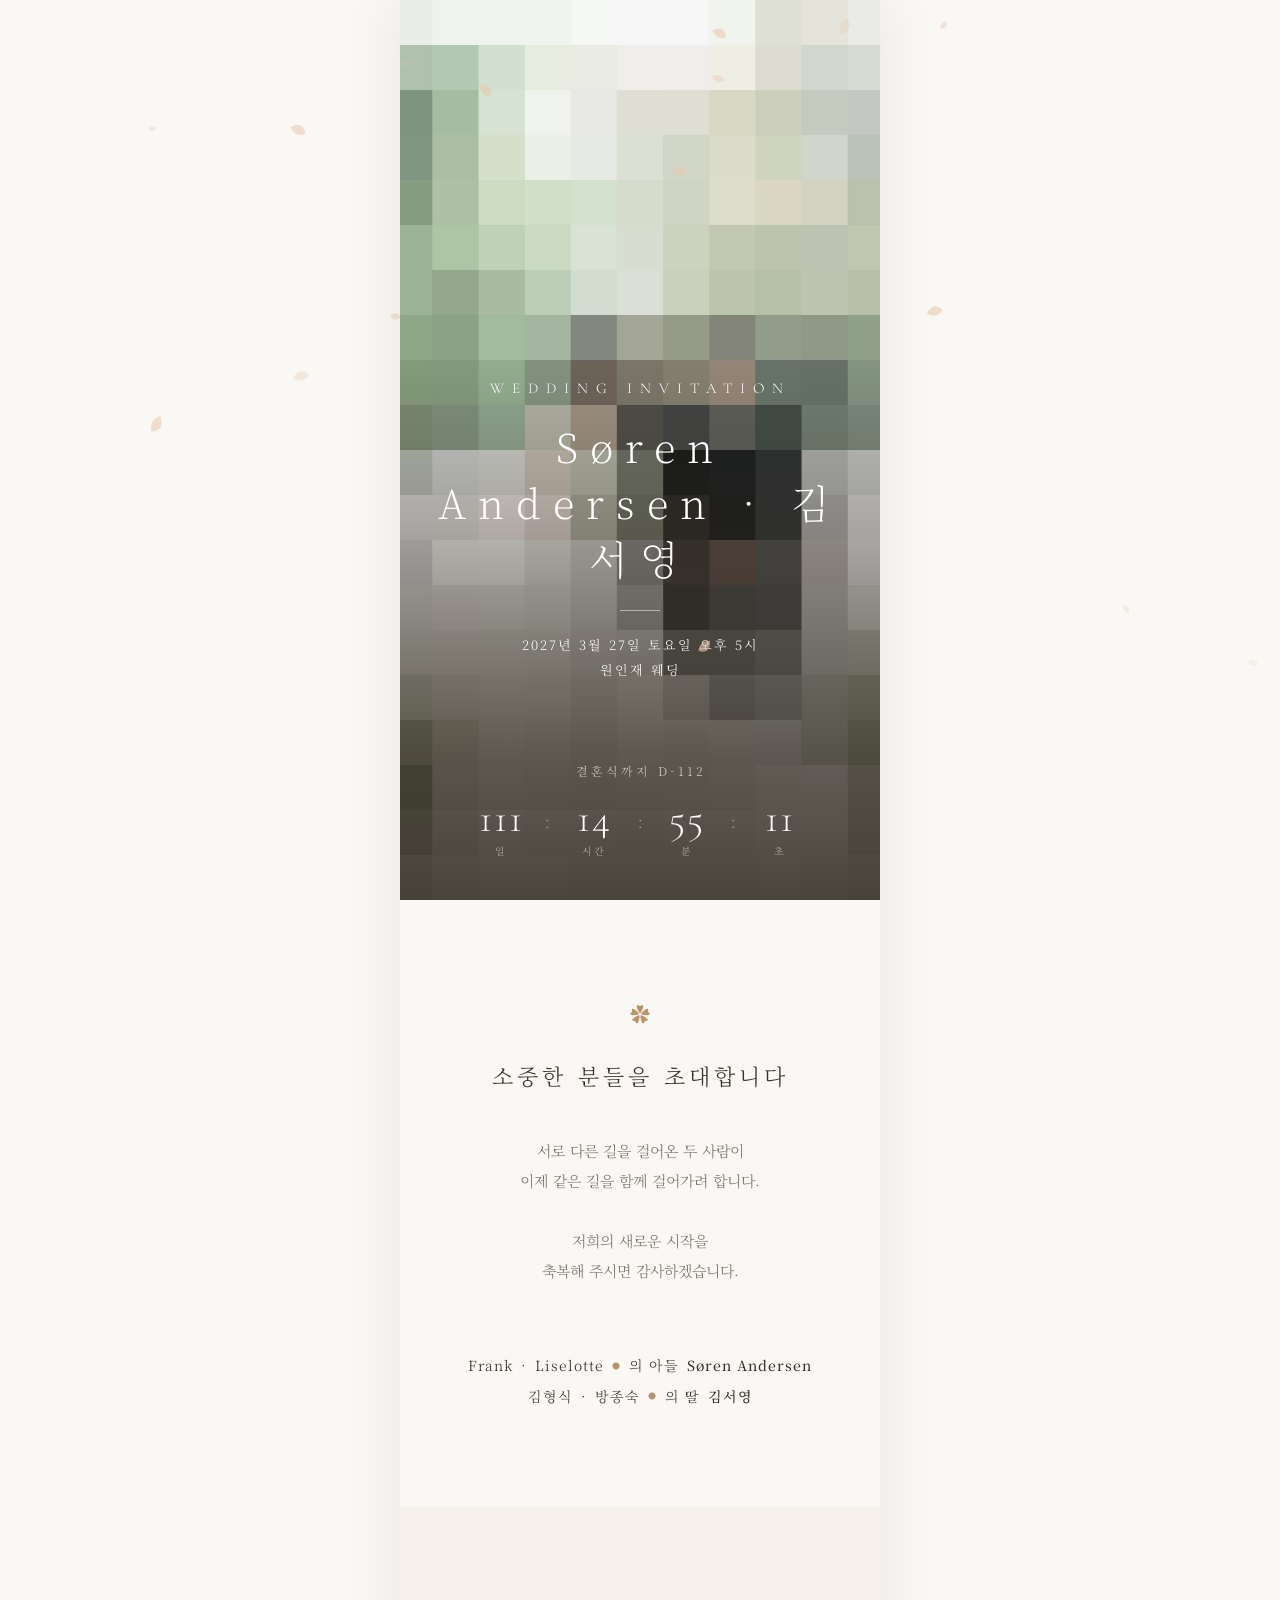
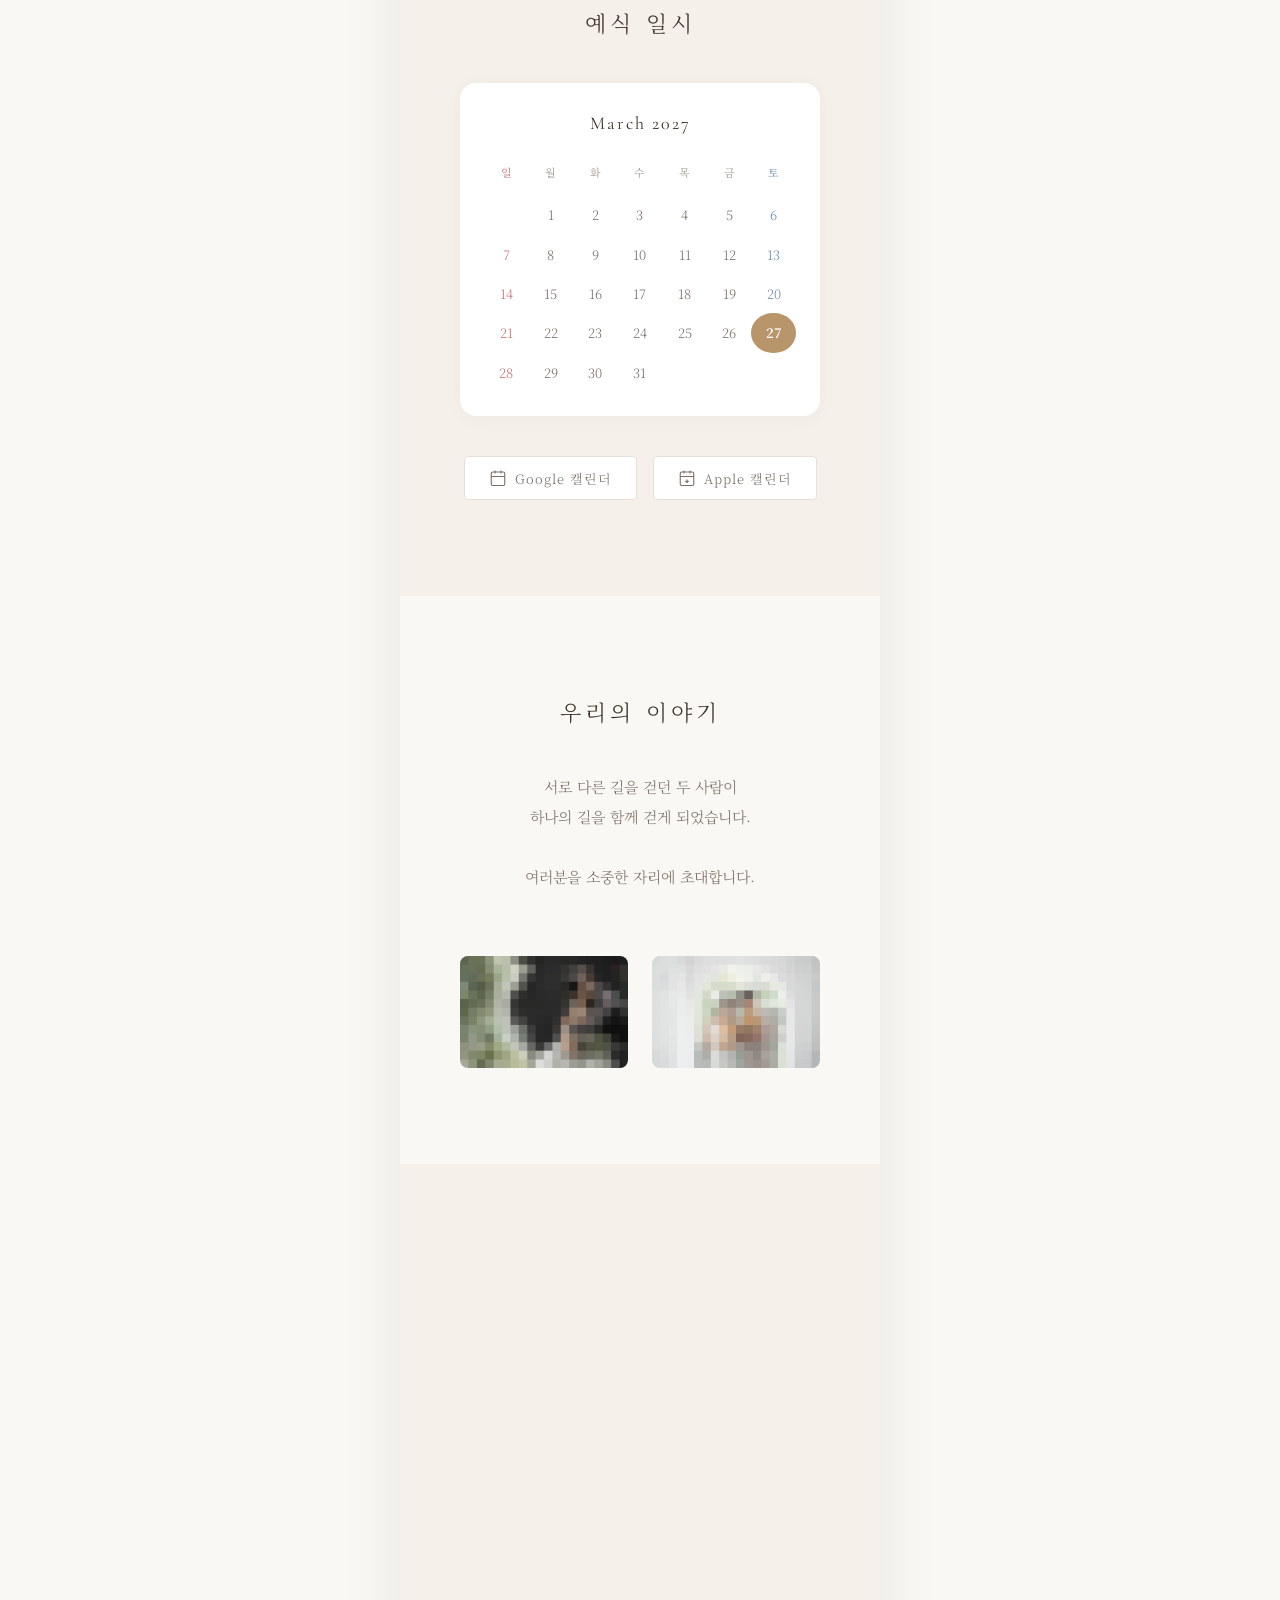
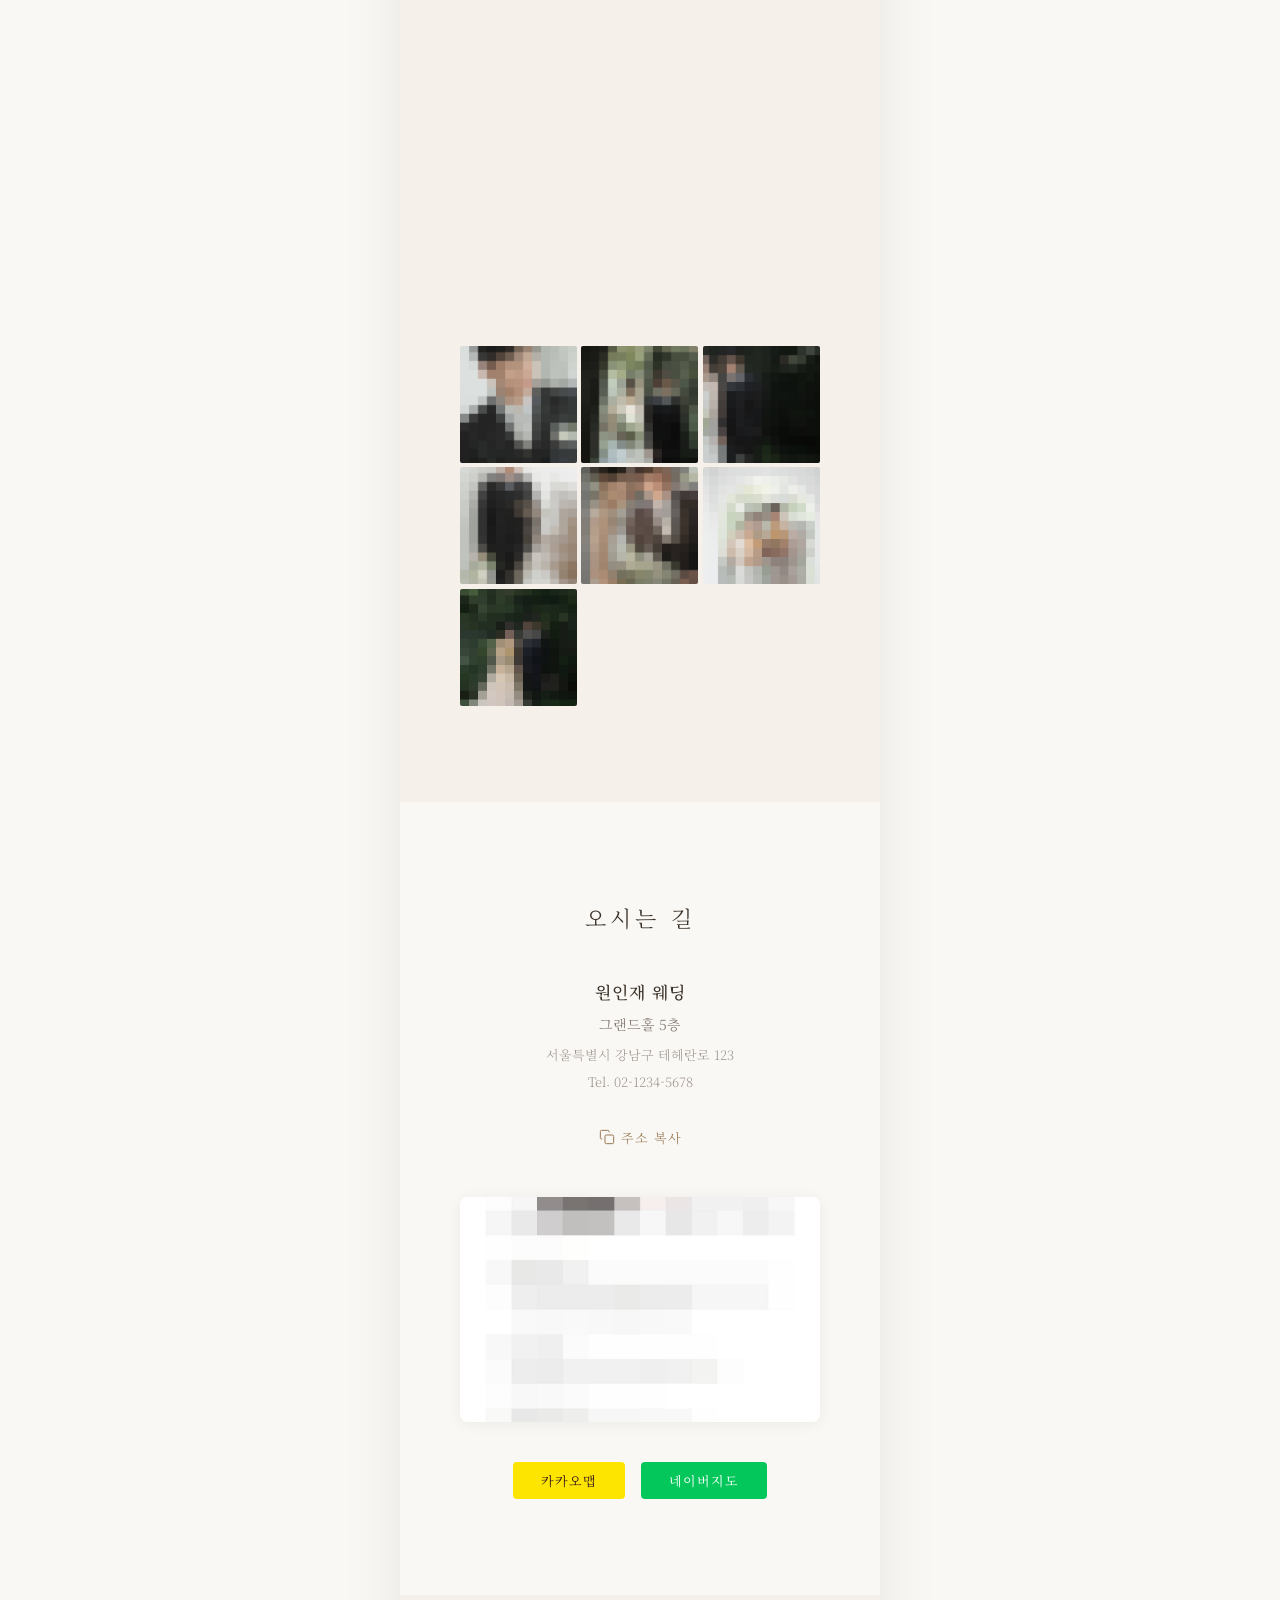
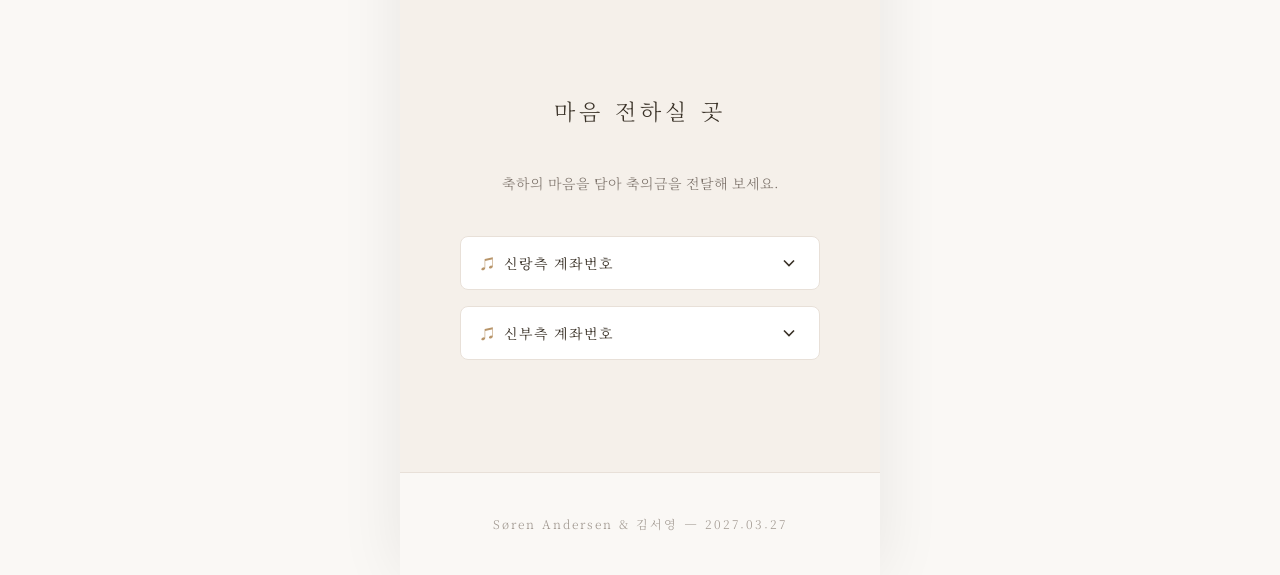
==== index.html @ 5f82a17e "folder structure" ====
<!DOCTYPE html>
<html lang="ko">
<head>
  <meta charset="UTF-8">
  <meta name="viewport" content="width=device-width, initial-scale=1.0, viewport-fit=cover">
  <meta name="format-detection" content="telephone=no">

  <!-- Meta / OG tags - config.js 값으로 script에서 동적 설정 -->
  <meta property="og:type" content="website">
  <meta property="og:title" content="">
  <meta property="og:description" content="">
  <meta property="og:image" content="">
  <meta name="description" content="">

  <title>Wedding Invitation</title>

  <!-- Fonts -->
  <link rel="preconnect" href="https://fonts.googleapis.com">
  <link rel="preconnect" href="https://fonts.gstatic.com" crossorigin>
  <link href="https://fonts.googleapis.com/css2?family=Noto+Serif+KR:wght@200;300;400;500;600;700&family=Cormorant+Garamond:ital,wght@0,300;0,400;0,500;1,300;1,400&display=swap" rel="stylesheet">

  <link rel="stylesheet" href="styles.css">
  <script src="config.js"></script>
</head>
<body>

  <!-- ═══ Curtain Opening Animation ═══ -->
  <div id="curtain" class="curtain">
    <div class="curtain__left"></div>
    <div class="curtain__right"></div>
    <div class="curtain__content">
      <p class="curtain__subtitle">Wedding Invitation</p>
      <p class="curtain__names" id="curtainNames"></p>
      <button class="curtain__btn" id="curtainBtn">초대장 열기</button>
    </div>
  </div>

  <!-- ═══ Falling Petals ═══ -->
  <canvas id="petalCanvas" class="petal-canvas"></canvas>

  <!-- ═══ Toast Notification ═══ -->
  <div id="toast" class="toast" aria-live="polite"></div>

  <!-- ═══ Photo Viewer Modal ═══ -->
  <div id="photoModal" class="photo-modal" role="dialog" aria-modal="true" aria-label="사진 보기">
    <button class="photo-modal__close" id="modalClose" aria-label="닫기">&times;</button>
    <button class="photo-modal__nav photo-modal__nav--prev" id="modalPrev" aria-label="이전 사진">&#8249;</button>
    <button class="photo-modal__nav photo-modal__nav--next" id="modalNext" aria-label="다음 사진">&#8250;</button>
    <div class="photo-modal__container" id="modalContainer">
      <img class="photo-modal__img" id="modalImg" src="" alt="사진" draggable="false">
    </div>
    <div class="photo-modal__counter" id="modalCounter"></div>
  </div>

  <!-- ═══ Main Content ═══ -->
  <main id="mainContent" class="main-content">

    <!-- ─── Hero Section ─── -->
    <section class="section hero" id="hero">
      <div class="hero__overlay"></div>
      <img class="hero__photo" id="heroPhoto" src="" alt="웨딩 사진" loading="eager">
      <div class="hero__content">
        <p class="hero__label animate-item" data-animate="fade-down">Wedding Invitation</p>
        <h1 class="hero__names animate-item" data-animate="fade-up" id="heroNames"></h1>
        <div class="hero__divider animate-item" data-animate="fade-in"></div>
        <p class="hero__date animate-item" data-animate="fade-up" id="heroDate"></p>
        <p class="hero__venue animate-item" data-animate="fade-up" id="heroVenue"></p>
      </div>

      <!-- Countdown -->
      <div class="countdown animate-item" data-animate="fade-up" id="countdown">
        <p class="countdown__label" id="countdownLabel"></p>
        <div class="countdown__timer">
          <div class="countdown__item">
            <span class="countdown__number" id="countDays">0</span>
            <span class="countdown__unit">일</span>
          </div>
          <div class="countdown__sep">:</div>
          <div class="countdown__item">
            <span class="countdown__number" id="countHours">0</span>
            <span class="countdown__unit">시간</span>
          </div>
          <div class="countdown__sep">:</div>
          <div class="countdown__item">
            <span class="countdown__number" id="countMinutes">0</span>
            <span class="countdown__unit">분</span>
          </div>
          <div class="countdown__sep">:</div>
          <div class="countdown__item">
            <span class="countdown__number" id="countSeconds">0</span>
            <span class="countdown__unit">초</span>
          </div>
        </div>
      </div>
    </section>

    <!-- ─── Greeting Section ─── -->
    <section class="section greeting" id="greeting">
      <div class="section__inner">
        <div class="ornament animate-item" data-animate="fade-in">&#10047;</div>
        <h2 class="section__title animate-item" data-animate="fade-up" id="greetingTitle"></h2>
        <p class="greeting__text animate-item" data-animate="fade-up" id="greetingContent"></p>
        <div class="greeting__parents animate-item" data-animate="fade-up" id="greetingParents"></div>
      </div>
    </section>

    <!-- ─── Calendar Section ─── -->
    <section class="section calendar-section" id="calendarSection">
      <div class="section__inner">
        <h2 class="section__title animate-item" data-animate="fade-up">예식 일시</h2>
        <div class="calendar animate-item" data-animate="scale-in" id="calendarGrid"></div>
        <div class="calendar-actions animate-item" data-animate="fade-up">
          <a class="btn btn--outline" id="googleCalBtn" href="#" target="_blank" rel="noopener">
            <svg width="18" height="18" viewBox="0 0 24 24" fill="none" stroke="currentColor" stroke-width="1.5"><rect x="3" y="4" width="18" height="18" rx="2"/><path d="M16 2v4M8 2v4M3 10h18M8 14h.01M12 14h.01M16 14h.01M8 18h.01M12 18h.01"/></svg>
            Google 캘린더
          </a>
          <button class="btn btn--outline" id="icsDownloadBtn">
            <svg width="18" height="18" viewBox="0 0 24 24" fill="none" stroke="currentColor" stroke-width="1.5"><rect x="3" y="4" width="18" height="18" rx="2"/><path d="M16 2v4M8 2v4M3 10h18"/><path d="M12 14v4M10 16l2 2 2-2"/></svg>
            Apple 캘린더
          </button>
        </div>
      </div>
    </section>

    <!-- ─── Our Story Section ─── -->
    <section class="section story" id="story">
      <div class="section__inner">
        <h2 class="section__title animate-item" data-animate="fade-up" id="storyTitle"></h2>
        <p class="story__text animate-item" data-animate="fade-up" id="storyContent"></p>
        <div class="story__photos" id="storyPhotos"></div>
      </div>
    </section>

    <!-- ─── Gallery Section ─── -->
    <section class="section gallery" id="gallery">
      <div class="section__inner">
        <h2 class="section__title animate-item" data-animate="fade-up">갤러리</h2>
        <div class="gallery__grid" id="galleryGrid"></div>
      </div>
    </section>

    <!-- ─── Location Section ─── -->
    <section class="section location" id="location">
      <div class="section__inner">
        <h2 class="section__title animate-item" data-animate="fade-up">오시는 길</h2>
        <div class="location__info animate-item" data-animate="fade-up">
          <p class="location__venue" id="locationVenue"></p>
          <p class="location__hall" id="locationHall"></p>
          <p class="location__address" id="locationAddress"></p>
          <p class="location__tel" id="locationTel"></p>
        </div>
        <button class="btn btn--text location__copy animate-item" data-animate="fade-up" id="copyAddressBtn">
          <svg width="16" height="16" viewBox="0 0 24 24" fill="none" stroke="currentColor" stroke-width="1.5"><rect x="9" y="9" width="13" height="13" rx="2"/><path d="M5 15H4a2 2 0 01-2-2V4a2 2 0 012-2h9a2 2 0 012 2v1"/></svg>
          주소 복사
        </button>
        <div class="location__map animate-item" data-animate="scale-in">
          <img class="location__map-img" id="locationMapImg" src="" alt="약도" loading="lazy">
        </div>
        <div class="location__links animate-item" data-animate="fade-up">
          <a class="btn btn--kakao" id="kakaoMapBtn" href="#" target="_blank" rel="noopener">카카오맵</a>
          <a class="btn btn--naver" id="naverMapBtn" href="#" target="_blank" rel="noopener">네이버지도</a>
        </div>
      </div>
    </section>

    <!-- ─── Account Section (축의금) ─── -->
    <section class="section account" id="account">
      <div class="section__inner">
        <h2 class="section__title animate-item" data-animate="fade-up">마음 전하실 곳</h2>
        <p class="account__desc animate-item" data-animate="fade-up">축하의 마음을 담아 축의금을 전달해 보세요.</p>

        <!-- Groom Accounts -->
        <div class="accordion animate-item" data-animate="fade-up">
          <button class="accordion__trigger" id="groomAccordion" aria-expanded="false">
            <span class="accordion__icon">&#9835;</span>
            <span>신랑측 계좌번호</span>
            <svg class="accordion__arrow" width="20" height="20" viewBox="0 0 24 24" fill="none" stroke="currentColor" stroke-width="2"><polyline points="6 9 12 15 18 9"/></svg>
          </button>
          <div class="accordion__panel" id="groomAccordionPanel">
            <div class="accordion__panel-inner" id="groomAccountList"></div>
          </div>
        </div>

        <!-- Bride Accounts -->
        <div class="accordion animate-item" data-animate="fade-up">
          <button class="accordion__trigger" id="brideAccordion" aria-expanded="false">
            <span class="accordion__icon">&#9835;</span>
            <span>신부측 계좌번호</span>
            <svg class="accordion__arrow" width="20" height="20" viewBox="0 0 24 24" fill="none" stroke="currentColor" stroke-width="2"><polyline points="6 9 12 15 18 9"/></svg>
          </button>
          <div class="accordion__panel" id="brideAccordionPanel">
            <div class="accordion__panel-inner" id="brideAccountList"></div>
          </div>
        </div>
      </div>
    </section>

    <!-- ─── Footer ─── -->
    <footer class="footer">
      <p class="footer__text" id="footerText"></p>
    </footer>

  </main>

  <script src="script.js"></script>
</body>
</html>
---- styles.css ----
/* ═══════════════════════════════════════════
   Classic Elegant Wedding Invitation
   Korean Mobile 청첩장 - Styles
   ═══════════════════════════════════════════ */

/* ─── CSS Variables ─── */
:root {
  --color-bg: #faf8f5;
  --color-bg-warm: #f5f0ea;
  --color-bg-card: #ffffff;
  --color-text: #3a3228;
  --color-text-light: #7a7068;
  --color-text-muted: #a09890;
  --color-accent: #b8956a;
  --color-accent-light: #d4b896;
  --color-accent-dark: #96764e;
  --color-border: #e8e0d8;
  --color-divider: #d8cfc5;
  --color-overlay: rgba(58, 50, 40, 0.6);
  --color-kakao: #fee500;
  --color-naver: #03c75a;
  --color-white: #ffffff;
  --color-toast-bg: rgba(58, 50, 40, 0.9);

  --font-serif: 'Noto Serif KR', 'Georgia', serif;
  --font-display: 'Cormorant Garamond', 'Noto Serif KR', serif;

  --spacing-xs: 0.5rem;
  --spacing-sm: 1rem;
  --spacing-md: 1.5rem;
  --spacing-lg: 2.5rem;
  --spacing-xl: 4rem;
  --spacing-2xl: 6rem;

  --radius-sm: 4px;
  --radius-md: 8px;
  --radius-lg: 16px;

  --transition: 0.3s ease;
  --transition-slow: 0.6s ease;

  --safe-top: env(safe-area-inset-top, 0px);
  --safe-bottom: env(safe-area-inset-bottom, 0px);
  --safe-left: env(safe-area-inset-left, 0px);
  --safe-right: env(safe-area-inset-right, 0px);
}

/* ─── Reset & Base ─── */
*,
*::before,
*::after {
  margin: 0;
  padding: 0;
  box-sizing: border-box;
}

html {
  font-size: 16px;
  -webkit-text-size-adjust: 100%;
  scroll-behavior: smooth;
}

body {
  font-family: var(--font-serif);
  color: var(--color-text);
  background-color: var(--color-bg);
  line-height: 1.8;
  -webkit-font-smoothing: antialiased;
  -moz-osx-font-smoothing: grayscale;
  overflow-x: hidden;
  padding-top: var(--safe-top);
  padding-bottom: var(--safe-bottom);
  padding-left: var(--safe-left);
  padding-right: var(--safe-right);
}

body.no-scroll {
  overflow: hidden;
  position: fixed;
  width: 100%;
}

img {
  display: block;
  max-width: 100%;
  height: auto;
}

button {
  cursor: pointer;
  font-family: inherit;
  border: none;
  background: none;
  color: inherit;
}

a {
  color: inherit;
  text-decoration: none;
}

/* ─── Utility ─── */
.sr-only {
  position: absolute;
  width: 1px;
  height: 1px;
  padding: 0;
  margin: -1px;
  overflow: hidden;
  clip: rect(0, 0, 0, 0);
  white-space: nowrap;
  border: 0;
}

/* ═══════════════════════════════════════════
   Curtain Opening Animation
   ═══════════════════════════════════════════ */
.curtain {
  position: fixed;
  inset: 0;
  z-index: 9999;
  display: flex;
  align-items: center;
  justify-content: center;
}

.curtain__left,
.curtain__right {
  position: absolute;
  top: 0;
  width: 50%;
  height: 100%;
  background: linear-gradient(180deg, #4a3f35 0%, #3a3228 100%);
  transition: transform 1.2s cubic-bezier(0.77, 0, 0.18, 1);
  will-change: transform;
}

.curtain__left {
  left: 0;
}

.curtain__right {
  right: 0;
}

.curtain.is-open .curtain__left {
  transform: translateX(-100%);
}

.curtain.is-open .curtain__right {
  transform: translateX(100%);
}

.curtain.is-open .curtain__content {
  opacity: 0;
  transform: scale(0.9);
}

.curtain.is-hidden {
  display: none;
}

.curtain__content {
  position: relative;
  z-index: 1;
  text-align: center;
  color: var(--color-white);
  transition: opacity 0.5s ease, transform 0.5s ease;
}

.curtain__subtitle {
  font-family: var(--font-display);
  font-size: 0.875rem;
  font-weight: 300;
  letter-spacing: 4px;
  text-transform: uppercase;
  margin-bottom: var(--spacing-md);
  opacity: 0.8;
}

.curtain__names {
  font-family: var(--font-serif);
  font-size: 1.75rem;
  font-weight: 300;
  letter-spacing: 6px;
  margin-bottom: var(--spacing-lg);
}

.curtain__btn {
  display: inline-block;
  padding: 0.875rem 2.5rem;
  border: 1px solid rgba(255, 255, 255, 0.5);
  color: var(--color-white);
  font-family: var(--font-serif);
  font-size: 0.875rem;
  font-weight: 300;
  letter-spacing: 3px;
  background: transparent;
  transition: var(--transition);
  cursor: pointer;
}

.curtain__btn:hover,
.curtain__btn:focus {
  background: rgba(255, 255, 255, 0.1);
  border-color: rgba(255, 255, 255, 0.8);
}

/* ═══════════════════════════════════════════
   Falling Petals Canvas
   ═══════════════════════════════════════════ */
.petal-canvas {
  position: fixed;
  inset: 0;
  z-index: 100;
  pointer-events: none;
  width: 100%;
  height: 100%;
}

/* ═══════════════════════════════════════════
   Toast
   ═══════════════════════════════════════════ */
.toast {
  position: fixed;
  bottom: calc(2rem + var(--safe-bottom));
  left: 50%;
  transform: translateX(-50%) translateY(20px);
  background: var(--color-toast-bg);
  color: var(--color-white);
  padding: 0.75rem 1.5rem;
  border-radius: 100px;
  font-size: 0.8125rem;
  font-weight: 300;
  z-index: 10000;
  opacity: 0;
  transition: opacity 0.3s ease, transform 0.3s ease;
  pointer-events: none;
  white-space: nowrap;
}

.toast.is-visible {
  opacity: 1;
  transform: translateX(-50%) translateY(0);
}

/* ═══════════════════════════════════════════
   Photo Modal
   ═══════════════════════════════════════════ */
.photo-modal {
  position: fixed;
  inset: 0;
  z-index: 9000;
  background: rgba(0, 0, 0, 0.95);
  display: flex;
  align-items: center;
  justify-content: center;
  opacity: 0;
  visibility: hidden;
  transition: opacity 0.3s ease, visibility 0.3s ease;
}

.photo-modal.is-open {
  opacity: 1;
  visibility: visible;
}

.photo-modal__close {
  position: absolute;
  top: calc(1rem + var(--safe-top));
  right: calc(1rem + var(--safe-right));
  color: var(--color-white);
  font-size: 2rem;
  width: 44px;
  height: 44px;
  display: flex;
  align-items: center;
  justify-content: center;
  z-index: 2;
  opacity: 0.8;
  transition: opacity var(--transition);
}

.photo-modal__close:hover {
  opacity: 1;
}

.photo-modal__nav {
  position: absolute;
  top: 50%;
  transform: translateY(-50%);
  color: var(--color-white);
  font-size: 2.5rem;
  width: 48px;
  height: 48px;
  display: flex;
  align-items: center;
  justify-content: center;
  z-index: 2;
  opacity: 0.7;
  transition: opacity var(--transition);
}

.photo-modal__nav:hover {
  opacity: 1;
}

.photo-modal__nav--prev {
  left: calc(0.5rem + var(--safe-left));
}

.photo-modal__nav--next {
  right: calc(0.5rem + var(--safe-right));
}

.photo-modal__container {
  width: 100%;
  height: 100%;
  display: flex;
  align-items: center;
  justify-content: center;
  padding: 3.5rem 2.5rem;
  touch-action: pan-y;
  user-select: none;
  -webkit-user-select: none;
}

.photo-modal__img {
  max-width: 100%;
  max-height: 100%;
  object-fit: contain;
  transition: transform 0.3s ease;
}

.photo-modal__counter {
  position: absolute;
  bottom: calc(1.5rem + var(--safe-bottom));
  left: 50%;
  transform: translateX(-50%);
  color: rgba(255, 255, 255, 0.7);
  font-family: var(--font-display);
  font-size: 0.875rem;
  letter-spacing: 2px;
}

/* ═══════════════════════════════════════════
   Main Content
   ═══════════════════════════════════════════ */
.main-content {
  max-width: 100%;
  overflow: hidden;
}

/* ─── Section Base ─── */
.section {
  padding: var(--spacing-2xl) 0;
}

.section__inner {
  max-width: 640px;
  margin: 0 auto;
  padding: 0 var(--spacing-md);
  text-align: center;
}

.section__title {
  font-family: var(--font-serif);
  font-size: 1.25rem;
  font-weight: 300;
  letter-spacing: 4px;
  margin-bottom: var(--spacing-lg);
  color: var(--color-text);
}

/* ─── Ornament ─── */
.ornament {
  font-size: 1.25rem;
  color: var(--color-accent);
  margin-bottom: var(--spacing-md);
  opacity: 0.6;
}

/* ═══════════════════════════════════════════
   Hero Section
   ═══════════════════════════════════════════ */
.hero {
  position: relative;
  min-height: 100vh;
  min-height: 100dvh;
  display: flex;
  flex-direction: column;
  align-items: center;
  justify-content: flex-end;
  padding: 0;
  overflow: hidden;
  background-color: #3a3228;
}

.hero__overlay {
  position: absolute;
  inset: 0;
  background: linear-gradient(
    to bottom,
    transparent 0%,
    transparent 40%,
    rgba(58, 50, 40, 0.3) 60%,
    rgba(58, 50, 40, 0.75) 85%,
    rgba(58, 50, 40, 0.9) 100%
  );
  z-index: 1;
}

.hero__photo {
  position: absolute;
  inset: 0;
  width: 100%;
  height: 100%;
  object-fit: cover;
  object-position: center 30%;
}

.hero__content {
  position: relative;
  z-index: 2;
  text-align: center;
  color: var(--color-white);
  padding: 0 var(--spacing-md) var(--spacing-lg);
  width: 100%;
}

.hero__label {
  font-family: var(--font-display);
  font-size: 0.8125rem;
  font-weight: 300;
  letter-spacing: 6px;
  text-transform: uppercase;
  margin-bottom: var(--spacing-sm);
  opacity: 0.85;
}

.hero__names {
  font-family: var(--font-serif);
  font-size: 2rem;
  font-weight: 200;
  letter-spacing: 8px;
  margin-bottom: var(--spacing-md);
  line-height: 1.4;
}

.hero__divider {
  width: 40px;
  height: 1px;
  background: rgba(255, 255, 255, 0.5);
  margin: 0 auto var(--spacing-md);
}

.hero__date,
.hero__venue {
  font-size: 0.8125rem;
  font-weight: 300;
  letter-spacing: 2px;
  opacity: 0.85;
  line-height: 1.6;
}

.hero__venue {
  margin-top: 0.25rem;
}

/* ─── Countdown ─── */
.countdown {
  position: relative;
  z-index: 2;
  padding: var(--spacing-lg) var(--spacing-md) calc(var(--spacing-lg) + var(--safe-bottom));
  text-align: center;
  color: var(--color-white);
}

.countdown__label {
  font-size: 0.75rem;
  font-weight: 300;
  letter-spacing: 3px;
  opacity: 0.7;
  margin-bottom: var(--spacing-sm);
}

.countdown__timer {
  display: flex;
  align-items: center;
  justify-content: center;
  gap: 0.5rem;
}

.countdown__item {
  display: flex;
  flex-direction: column;
  align-items: center;
  min-width: 3.5rem;
}

.countdown__number {
  font-family: var(--font-display);
  font-size: 2rem;
  font-weight: 300;
  line-height: 1;
  letter-spacing: 2px;
}

.countdown__unit {
  font-size: 0.625rem;
  font-weight: 300;
  letter-spacing: 2px;
  opacity: 0.6;
  margin-top: 0.25rem;
}

.countdown__sep {
  font-family: var(--font-display);
  font-size: 1.5rem;
  font-weight: 300;
  opacity: 0.4;
  margin-top: -1rem;
}

/* ═══════════════════════════════════════════
   Greeting Section
   ═══════════════════════════════════════════ */
.greeting {
  background-color: var(--color-bg);
}

.greeting__text {
  font-size: 0.9375rem;
  font-weight: 300;
  line-height: 2;
  color: var(--color-text-light);
  white-space: pre-line;
  margin-bottom: var(--spacing-xl);
}

.greeting__parents {
  font-size: 0.875rem;
  font-weight: 300;
  line-height: 2.2;
  color: var(--color-text);
  letter-spacing: 1px;
}

.greeting__parents .parent-row {
  display: flex;
  align-items: center;
  justify-content: center;
  gap: 0.5rem;
}

.greeting__parents .parent-dot {
  color: var(--color-accent);
  font-size: 0.5rem;
}

.greeting__parents .child-name {
  font-weight: 500;
}

.greeting__parents .deceased::before {
  content: "故 ";
  font-size: 0.75em;
  opacity: 0.6;
}

/* ═══════════════════════════════════════════
   Calendar Section
   ═══════════════════════════════════════════ */
.calendar-section {
  background-color: var(--color-bg-warm);
}

.calendar {
  max-width: 360px;
  margin: 0 auto var(--spacing-lg);
  background: var(--color-bg-card);
  border-radius: var(--radius-lg);
  padding: var(--spacing-md);
  box-shadow: 0 2px 20px rgba(0, 0, 0, 0.04);
}

.calendar__header {
  font-family: var(--font-display);
  font-size: 1.125rem;
  font-weight: 400;
  letter-spacing: 2px;
  margin-bottom: var(--spacing-sm);
  color: var(--color-text);
}

.calendar__weekdays {
  display: grid;
  grid-template-columns: repeat(7, 1fr);
  gap: 0;
  margin-bottom: 0.25rem;
}

.calendar__weekday {
  font-size: 0.6875rem;
  font-weight: 400;
  color: var(--color-text-muted);
  text-align: center;
  padding: 0.5rem 0;
}

.calendar__weekday:first-child {
  color: #c97070;
}

.calendar__weekday:last-child {
  color: #6a8caf;
}

.calendar__days {
  display: grid;
  grid-template-columns: repeat(7, 1fr);
  gap: 0;
}

.calendar__day {
  text-align: center;
  padding: 0.5rem 0;
  font-size: 0.8125rem;
  font-weight: 300;
  color: var(--color-text-light);
  position: relative;
}

.calendar__day:nth-child(7n+1) {
  color: #c97070;
}

.calendar__day:nth-child(7n) {
  color: #6a8caf;
}

.calendar__day.is-empty {
  visibility: hidden;
}

.calendar__day.is-today {
  font-weight: 700;
  color: #fff;
  background: var(--color-accent);
  border-radius: 50%;
}

.calendar-actions {
  display: flex;
  gap: var(--spacing-sm);
  justify-content: center;
  flex-wrap: wrap;
}

/* ═══════════════════════════════════════════
   Story Section
   ═══════════════════════════════════════════ */
.story {
  background-color: var(--color-bg);
}

.story__text {
  font-size: 0.9375rem;
  font-weight: 300;
  line-height: 2;
  color: var(--color-text-light);
  white-space: pre-line;
  margin-bottom: var(--spacing-xl);
}

.story__photos {
  display: flex;
  flex-direction: column;
  gap: var(--spacing-md);
}

.story__photo-item {
  border-radius: var(--radius-md);
  overflow: hidden;
  cursor: pointer;
}

.story__photo-item img {
  width: 100%;
  aspect-ratio: 4 / 3;
  object-fit: cover;
  transition: transform var(--transition-slow);
}

.story__photo-item:hover img {
  transform: scale(1.03);
}

/* ═══════════════════════════════════════════
   Gallery Section
   ═══════════════════════════════════════════ */
.gallery {
  background-color: var(--color-bg-warm);
}

.gallery__grid {
  display: grid;
  grid-template-columns: repeat(3, 1fr);
  gap: 3px;
}

.gallery__item {
  position: relative;
  aspect-ratio: 1;
  overflow: hidden;
  cursor: pointer;
  border-radius: 2px;
}

.gallery__item img {
  width: 100%;
  height: 100%;
  object-fit: cover;
  transition: transform var(--transition-slow);
}

.gallery__item:hover img {
  transform: scale(1.08);
}

/* ═══════════════════════════════════════════
   Location Section
   ═══════════════════════════════════════════ */
.location {
  background-color: var(--color-bg);
}

.location__info {
  margin-bottom: var(--spacing-md);
}

.location__venue {
  font-size: 1.0625rem;
  font-weight: 500;
  margin-bottom: 0.25rem;
  letter-spacing: 1px;
}

.location__hall {
  font-size: 0.875rem;
  font-weight: 300;
  color: var(--color-text-light);
  margin-bottom: var(--spacing-xs);
}

.location__address {
  font-size: 0.8125rem;
  font-weight: 300;
  color: var(--color-text-muted);
  line-height: 1.6;
}

.location__tel {
  font-size: 0.8125rem;
  font-weight: 300;
  color: var(--color-text-muted);
  margin-top: 0.25rem;
}

.location__copy {
  margin-bottom: var(--spacing-lg);
}

.location__map {
  margin-bottom: var(--spacing-lg);
  border-radius: var(--radius-md);
  overflow: hidden;
  box-shadow: 0 2px 16px rgba(0, 0, 0, 0.06);
}

.location__map-img {
  width: 100%;
  aspect-ratio: 16 / 10;
  object-fit: cover;
}

.location__links {
  display: flex;
  gap: var(--spacing-sm);
  justify-content: center;
}

/* ═══════════════════════════════════════════
   Account Section (축의금)
   ═══════════════════════════════════════════ */
.account {
  background-color: var(--color-bg-warm);
}

.account__desc {
  font-size: 0.875rem;
  font-weight: 300;
  color: var(--color-text-light);
  margin-bottom: var(--spacing-lg);
}

/* ─── Accordion ─── */
.accordion {
  max-width: 400px;
  margin: 0 auto var(--spacing-sm);
  border: 1px solid var(--color-border);
  border-radius: var(--radius-md);
  overflow: hidden;
  background: var(--color-bg-card);
}

.accordion__trigger {
  display: flex;
  align-items: center;
  justify-content: space-between;
  width: 100%;
  padding: 1rem 1.25rem;
  font-size: 0.875rem;
  font-weight: 400;
  letter-spacing: 1px;
  transition: background var(--transition);
}

.accordion__trigger:hover {
  background: var(--color-bg);
}

.accordion__trigger span:nth-child(2) {
  flex: 1;
  text-align: left;
  margin-left: 0.5rem;
}

.accordion__icon {
  color: var(--color-accent);
  font-size: 0.875rem;
}

.accordion__arrow {
  transition: transform var(--transition);
  flex-shrink: 0;
}

.accordion__trigger[aria-expanded="true"] .accordion__arrow {
  transform: rotate(180deg);
}

.accordion__panel {
  max-height: 0;
  overflow: hidden;
  transition: max-height 0.4s ease;
}

.accordion__panel-inner {
  padding: 0 1.25rem 1rem;
}

.account-item {
  display: flex;
  align-items: center;
  justify-content: space-between;
  padding: 0.75rem 0;
  border-bottom: 1px solid var(--color-border);
}

.account-item:last-child {
  border-bottom: none;
}

.account-item__info {
  text-align: left;
}

.account-item__role {
  font-size: 0.6875rem;
  font-weight: 300;
  color: var(--color-text-muted);
  letter-spacing: 1px;
}

.account-item__detail {
  font-size: 0.8125rem;
  font-weight: 300;
  color: var(--color-text);
  margin-top: 0.125rem;
}

.account-item__name {
  font-weight: 400;
}

.account-item__copy {
  display: flex;
  align-items: center;
  gap: 0.25rem;
  padding: 0.5rem 0.75rem;
  font-size: 0.75rem;
  font-weight: 300;
  color: var(--color-accent-dark);
  border: 1px solid var(--color-accent-light);
  border-radius: 100px;
  transition: var(--transition);
  white-space: nowrap;
}

.account-item__copy:hover {
  background: var(--color-accent);
  color: var(--color-white);
  border-color: var(--color-accent);
}

/* ═══════════════════════════════════════════
   Buttons
   ═══════════════════════════════════════════ */
.btn {
  display: inline-flex;
  align-items: center;
  justify-content: center;
  gap: 0.5rem;
  padding: 0.75rem 1.5rem;
  font-family: var(--font-serif);
  font-size: 0.8125rem;
  font-weight: 300;
  letter-spacing: 1px;
  border-radius: var(--radius-sm);
  transition: var(--transition);
  cursor: pointer;
  line-height: 1;
}

.btn--outline {
  border: 1px solid var(--color-border);
  color: var(--color-text-light);
  background: var(--color-bg-card);
}

.btn--outline:hover {
  border-color: var(--color-accent);
  color: var(--color-accent);
}

.btn--text {
  color: var(--color-accent-dark);
  font-size: 0.8125rem;
  display: inline-flex;
  align-items: center;
  gap: 0.375rem;
}

.btn--text:hover {
  color: var(--color-accent);
}

.btn--kakao {
  background: var(--color-kakao);
  color: #3a1d1d;
  padding: 0.75rem 1.75rem;
  border-radius: var(--radius-sm);
  font-weight: 400;
}

.btn--kakao:hover {
  filter: brightness(0.95);
}

.btn--naver {
  background: var(--color-naver);
  color: var(--color-white);
  padding: 0.75rem 1.75rem;
  border-radius: var(--radius-sm);
  font-weight: 400;
}

.btn--naver:hover {
  filter: brightness(0.9);
}

/* ═══════════════════════════════════════════
   Footer
   ═══════════════════════════════════════════ */
.footer {
  padding: var(--spacing-lg) var(--spacing-md);
  padding-bottom: calc(var(--spacing-lg) + var(--safe-bottom));
  text-align: center;
  background: var(--color-bg);
  border-top: 1px solid var(--color-border);
}

.footer__text {
  font-size: 0.75rem;
  font-weight: 300;
  color: var(--color-text-muted);
  letter-spacing: 2px;
}

/* ═══════════════════════════════════════════
   Loading Placeholder
   ═══════════════════════════════════════════ */
.loading-placeholder {
  display: flex;
  align-items: center;
  justify-content: center;
  gap: 0.5rem;
  padding: var(--spacing-lg) 0;
}

.loading-dot {
  display: inline-block;
  width: 6px;
  height: 6px;
  border-radius: 50%;
  background: var(--color-accent-light);
  animation: loadingPulse 1.2s ease-in-out infinite;
}

.loading-dot:nth-child(2) {
  animation-delay: 0.2s;
}

.loading-dot:nth-child(3) {
  animation-delay: 0.4s;
}

@keyframes loadingPulse {
  0%, 80%, 100% {
    opacity: 0.3;
    transform: scale(0.8);
  }
  40% {
    opacity: 1;
    transform: scale(1.2);
  }
}

/* ═══════════════════════════════════════════
   Scroll Animations
   ═══════════════════════════════════════════ */
.animate-item {
  opacity: 0;
  transition: opacity 0.8s ease, transform 0.8s ease;
  will-change: opacity, transform;
}

.animate-item[data-animate="fade-up"] {
  transform: translateY(30px);
}

.animate-item[data-animate="fade-down"] {
  transform: translateY(-30px);
}

.animate-item[data-animate="fade-in"] {
  transform: none;
}

.animate-item[data-animate="scale-in"] {
  transform: scale(0.92);
}

.animate-item.is-visible {
  opacity: 1;
  transform: translateY(0) scale(1);
}

/* ═══════════════════════════════════════════
   Responsive - Tablet (768px+)
   ═══════════════════════════════════════════ */
@media (min-width: 768px) {
  .section__inner {
    max-width: 720px;
    padding: 0 var(--spacing-lg);
  }

  .hero__names {
    font-size: 2.5rem;
    letter-spacing: 12px;
  }

  .hero__label {
    font-size: 0.9375rem;
    letter-spacing: 8px;
  }

  .countdown__number {
    font-size: 2.5rem;
  }

  .countdown__item {
    min-width: 4.5rem;
  }

  .gallery__grid {
    gap: 4px;
  }

  .story__photos {
    display: grid;
    grid-template-columns: repeat(2, 1fr);
    gap: var(--spacing-md);
  }

  .story__photo-item img {
    aspect-ratio: 3 / 2;
  }

  .section__title {
    font-size: 1.375rem;
  }
}

/* ═══════════════════════════════════════════
   Responsive - Desktop (1024px+)
   ═══════════════════════════════════════════ */
@media (min-width: 1024px) {
  .main-content {
    max-width: 480px;
    margin: 0 auto;
    box-shadow: 0 0 60px rgba(0, 0, 0, 0.08);
    min-height: 100vh;
  }

  .hero {
    min-height: 100vh;
  }

  .section__inner {
    max-width: 440px;
  }

  .photo-modal__container {
    padding: 4rem;
  }
}

/* ═══════════════════════════════════════════
   Print (hide interactive elements)
   ═══════════════════════════════════════════ */
@media print {
  .curtain,
  .petal-canvas,
  .photo-modal,
  .toast,
  .countdown,
  .calendar-actions,
  .location__links,
  .location__copy,
  .account-item__copy {
    display: none !important;
  }

  .animate-item {
    opacity: 1 !important;
    transform: none !important;
  }
}
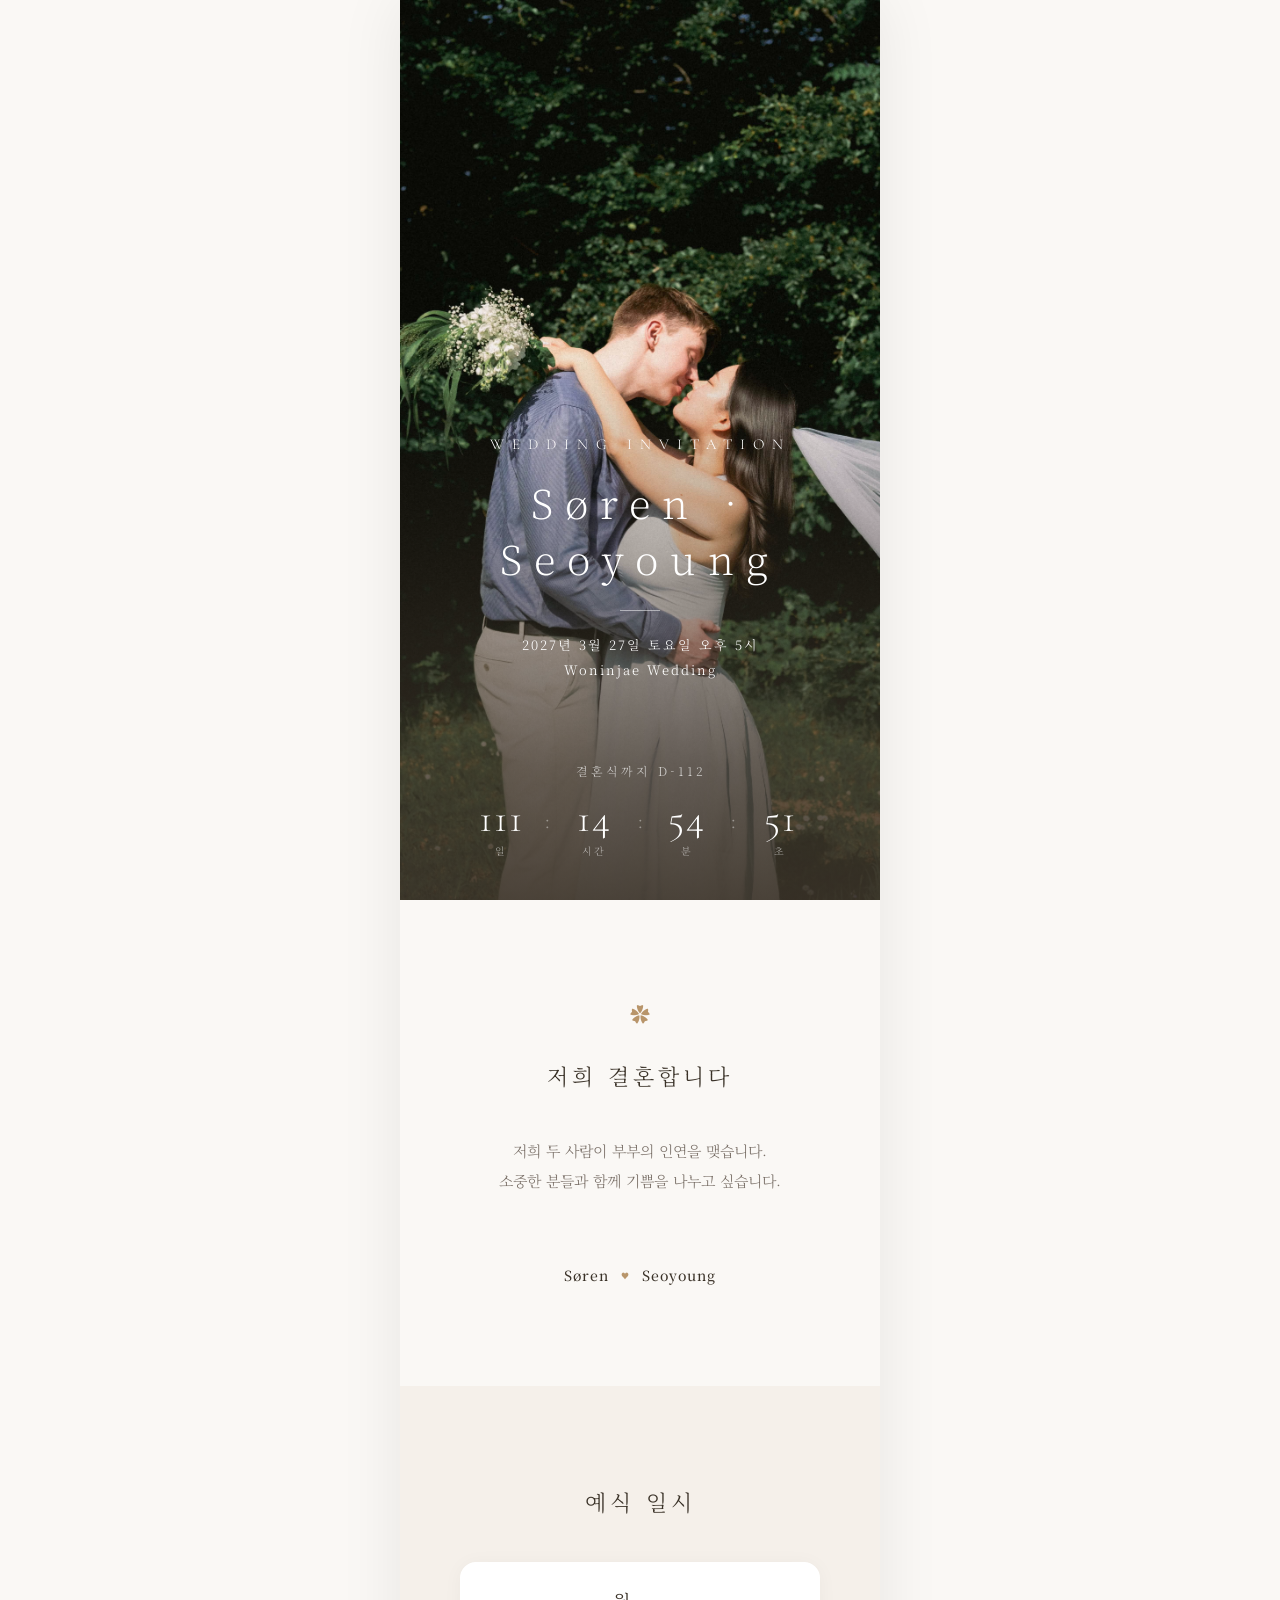
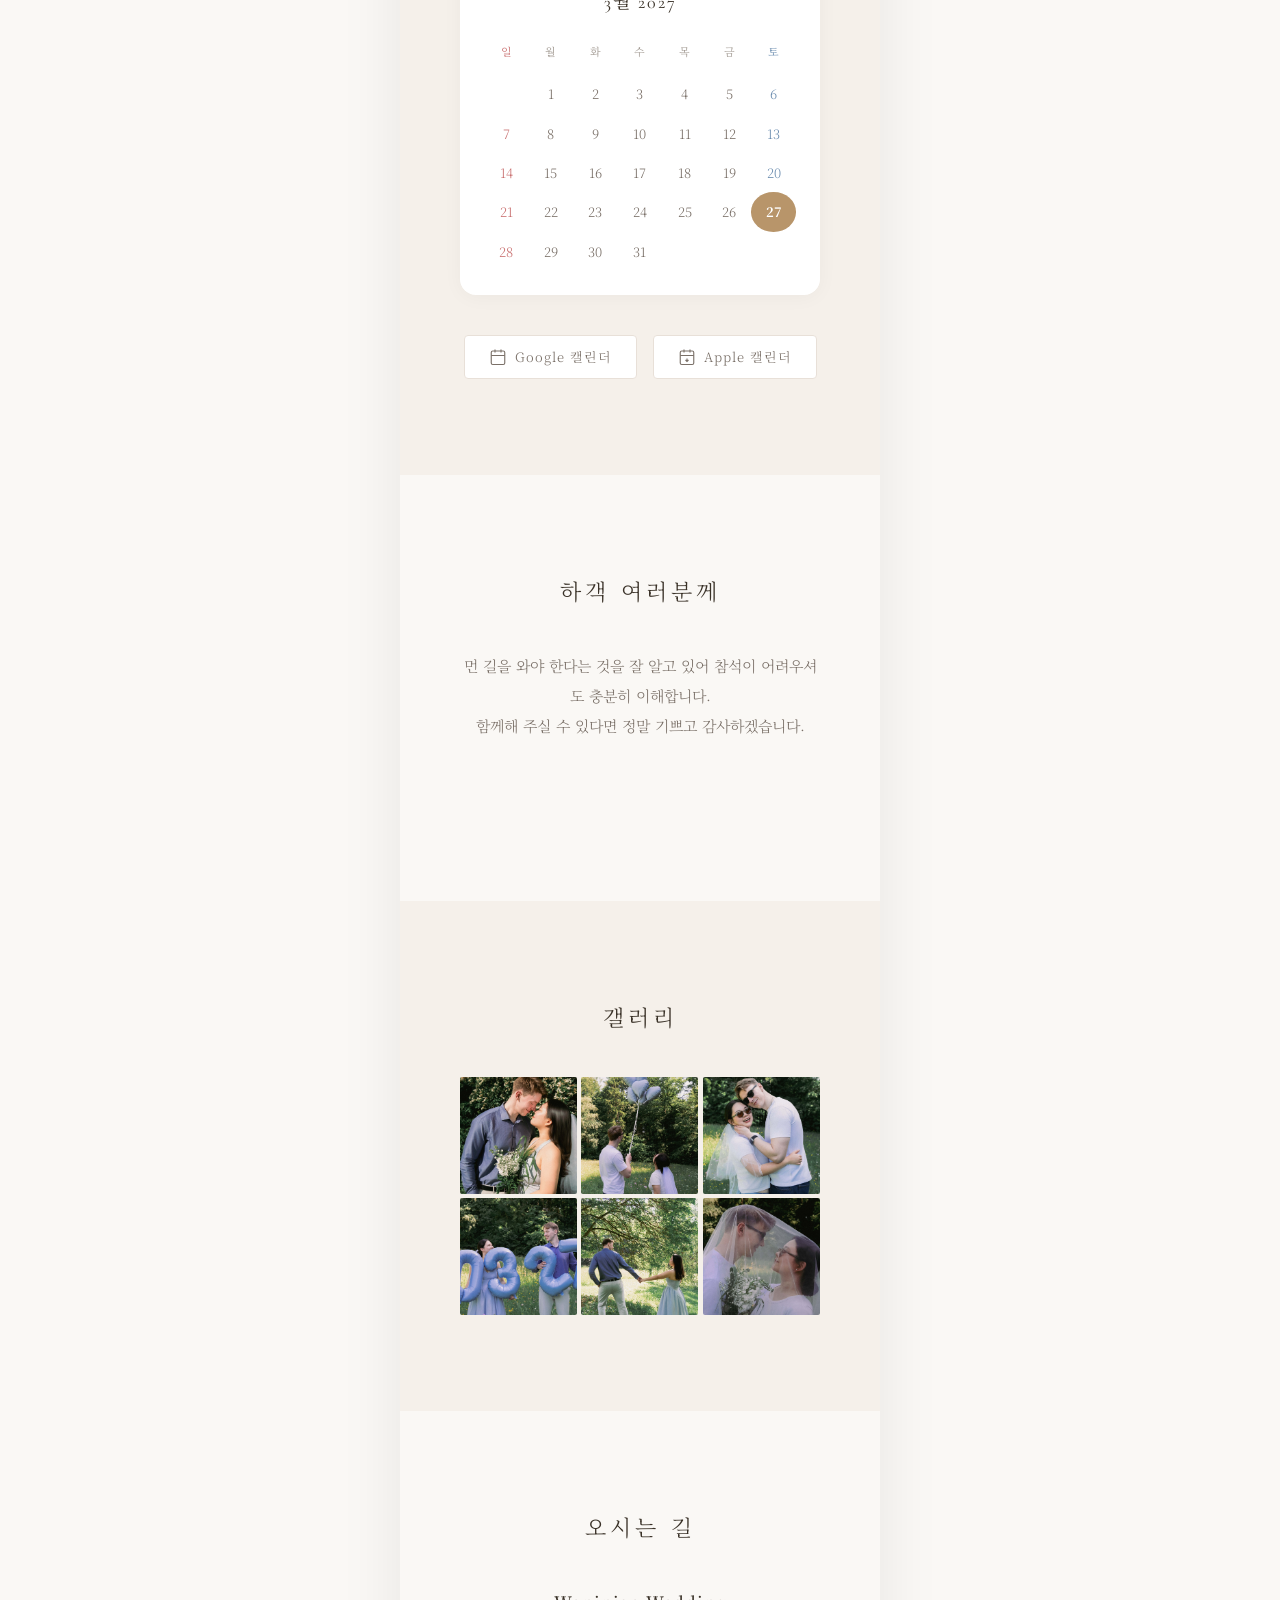
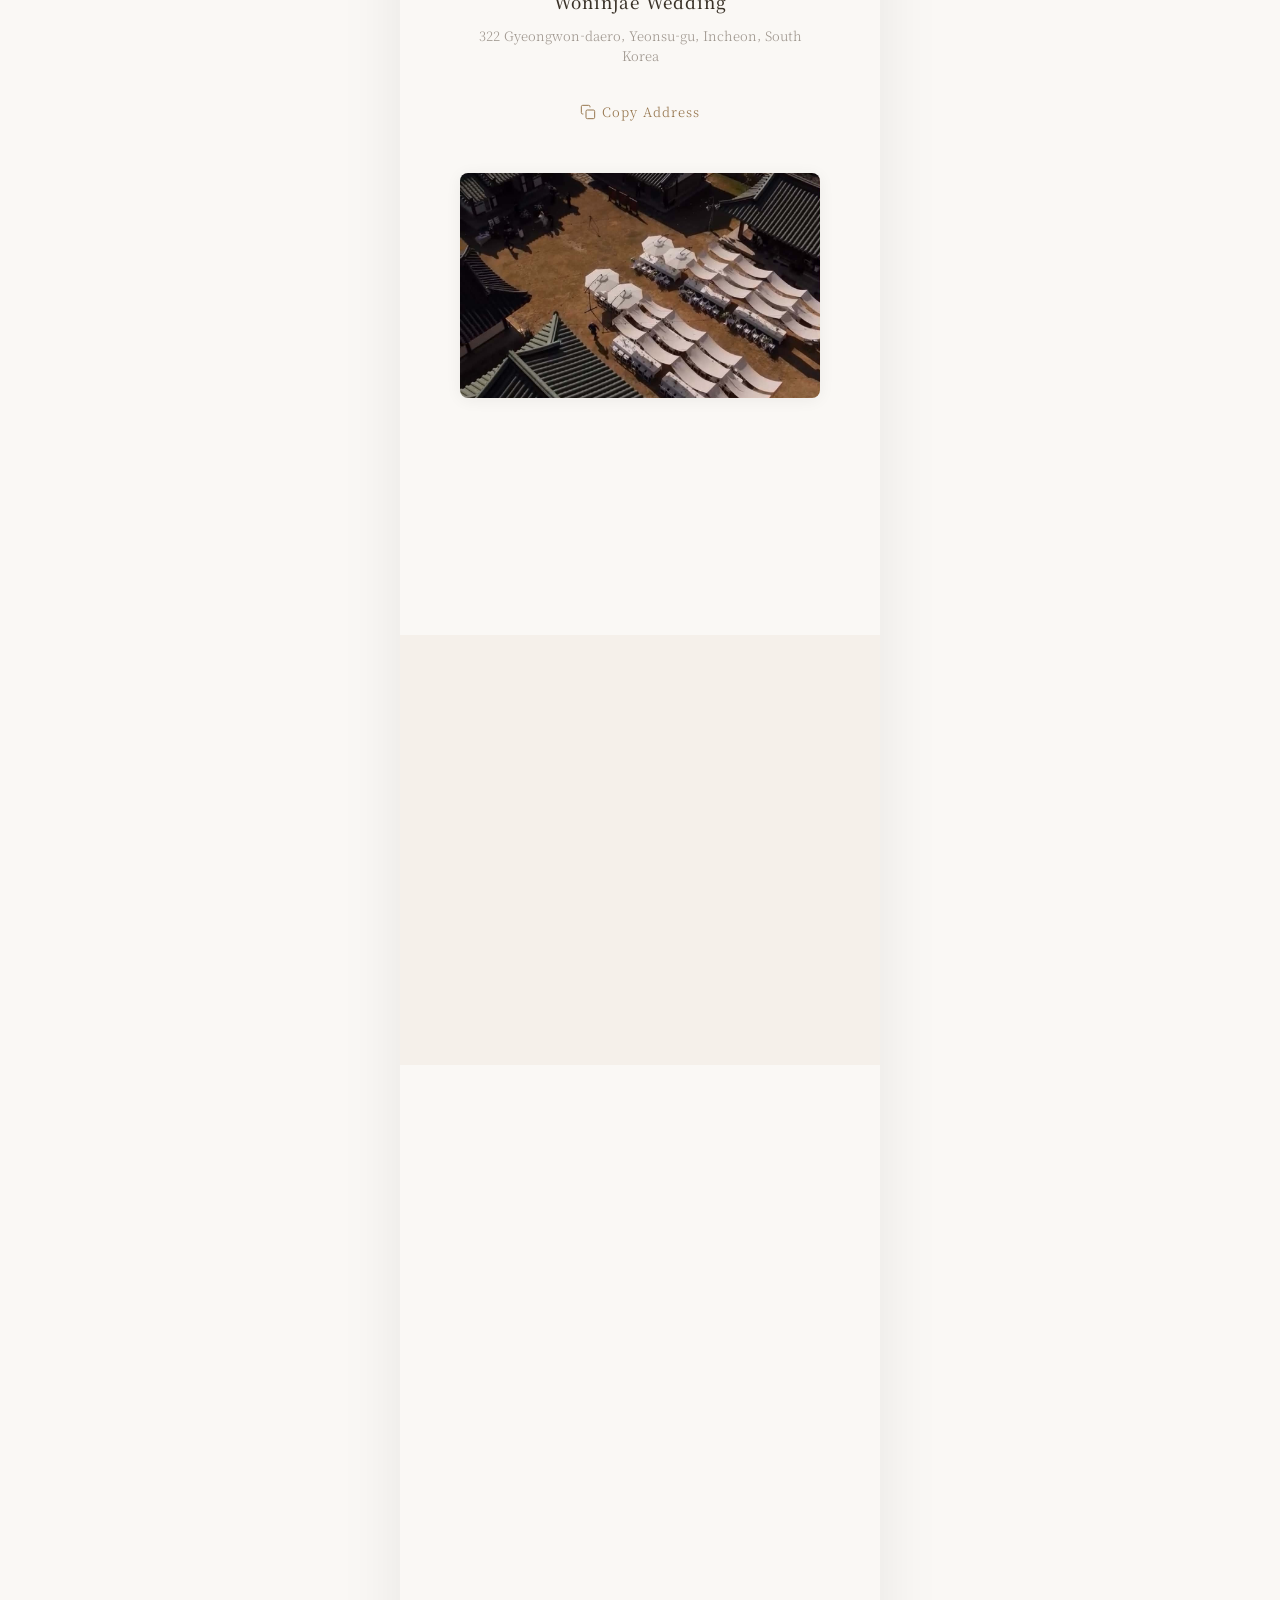
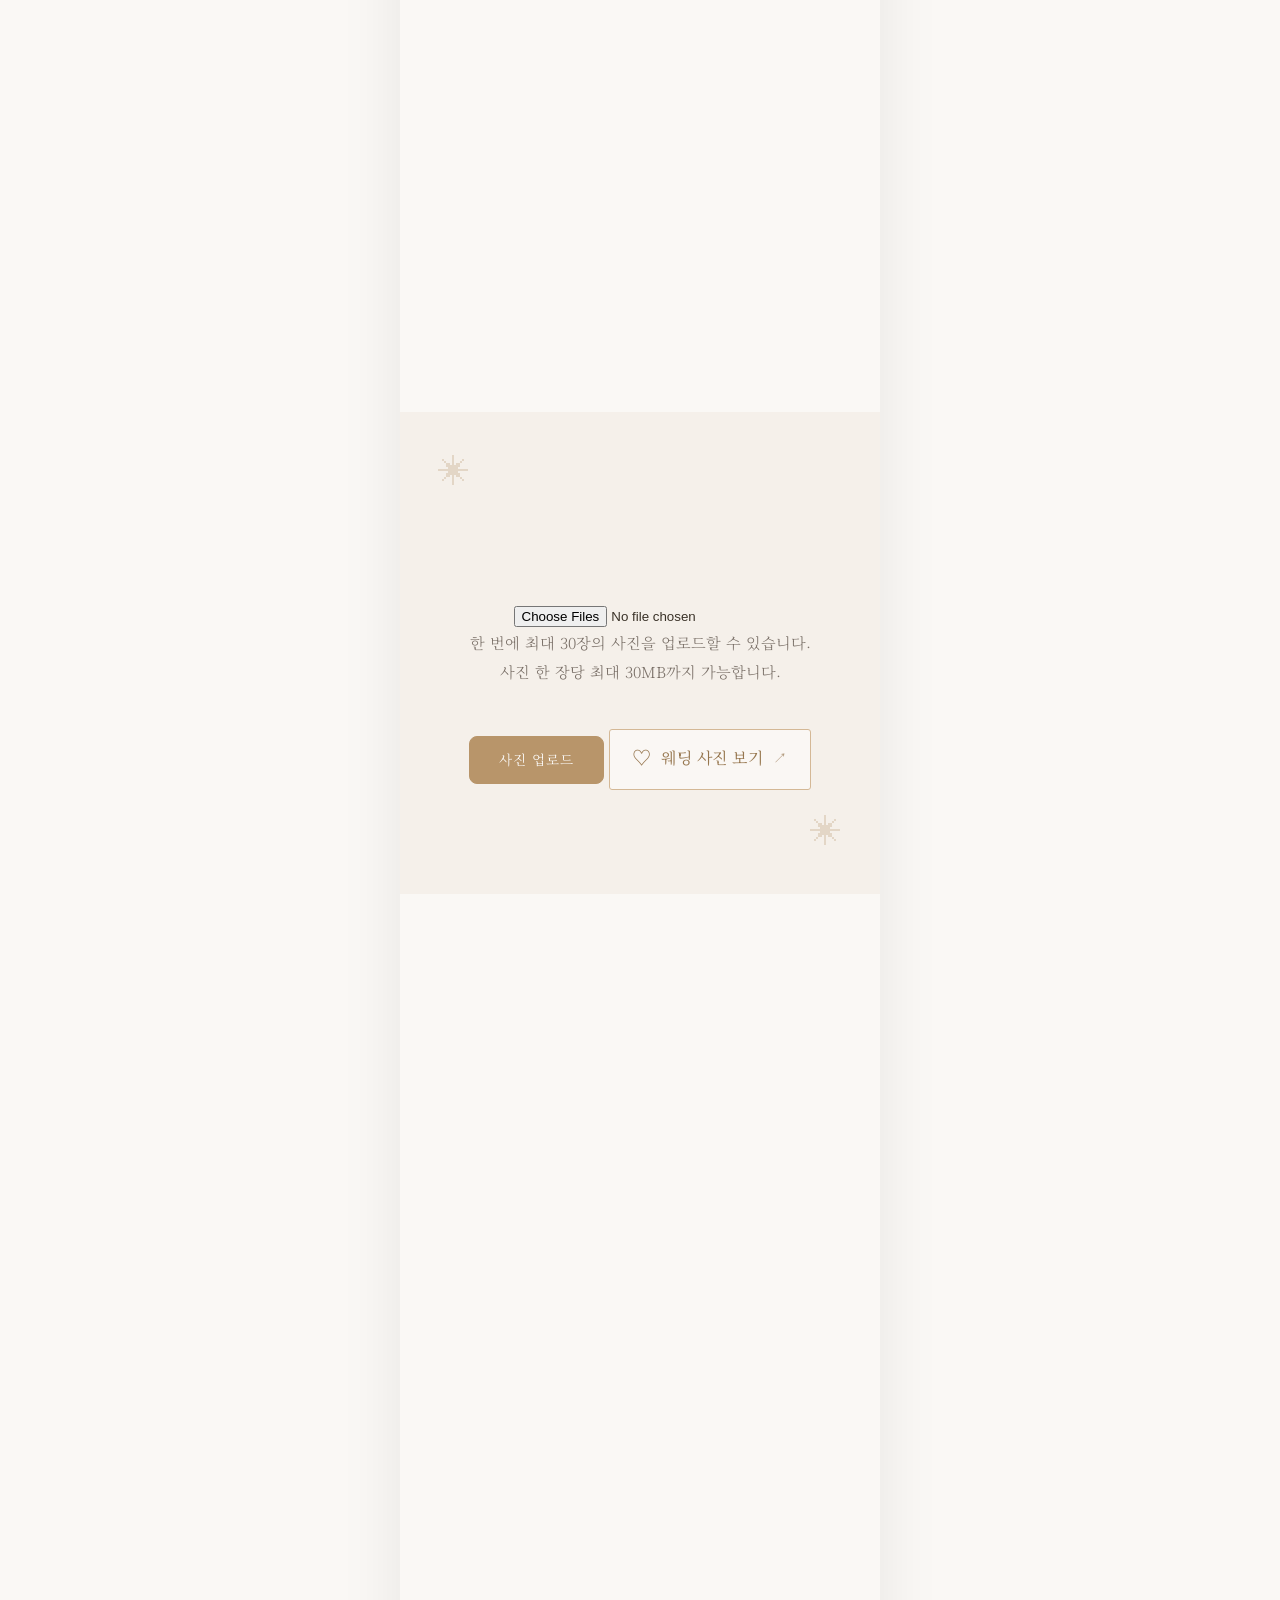
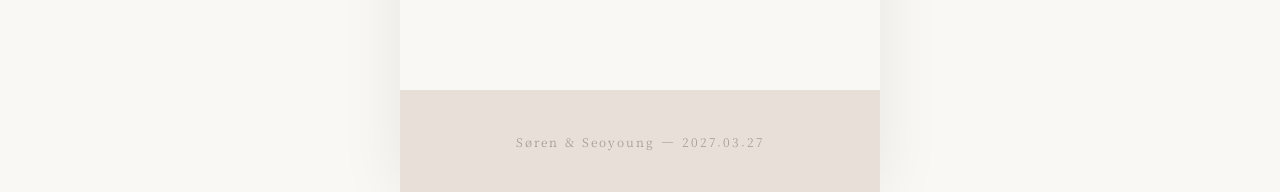
==== commit c5a89b42: "first iteration works" ====
--- a/index.html
+++ b/index.html
@@ -5,14 +5,14 @@
   <meta name="viewport" content="width=device-width, initial-scale=1.0, viewport-fit=cover">
   <meta name="format-detection" content="telephone=no">
 
-  <!-- Meta / OG tags - config.js 값으로 script에서 동적 설정 -->
+  <!-- Meta / OG tags - dynamically set by script using config.js values -->
   <meta property="og:type" content="website">
   <meta property="og:title" content="">
   <meta property="og:description" content="">
   <meta property="og:image" content="">
   <meta name="description" content="">
 
-  <title>Wedding Invitation</title>
+  <title>웨딩 초대장</title>
 
   <!-- Fonts -->
   <link rel="preconnect" href="https://fonts.googleapis.com">
@@ -24,144 +24,145 @@
 </head>
 <body>
 
-  <!-- ═══ Curtain Opening Animation ═══ -->
-  <div id="curtain" class="curtain">
-    <div class="curtain__left"></div>
-    <div class="curtain__right"></div>
-    <div class="curtain__content">
-      <p class="curtain__subtitle">Wedding Invitation</p>
-      <p class="curtain__names" id="curtainNames"></p>
-      <button class="curtain__btn" id="curtainBtn">초대장 열기</button>
-    </div>
+<!-- ═══ Curtain Opening Animation ═══ -->
+<div id="curtain" class="curtain">
+  <div class="curtain__left"></div>
+  <div class="curtain__right"></div>
+  <div class="curtain__content">
+    <p class="curtain__subtitle">Wedding Invitation</p>
+    <p class="curtain__names" id="curtainNames"></p>
+    <button class="curtain__btn" id="curtainBtn">초대장 열기</button>
   </div>
-
-  <!-- ═══ Falling Petals ═══ -->
-  <canvas id="petalCanvas" class="petal-canvas"></canvas>
-
-  <!-- ═══ Toast Notification ═══ -->
-  <div id="toast" class="toast" aria-live="polite"></div>
-
-  <!-- ═══ Photo Viewer Modal ═══ -->
-  <div id="photoModal" class="photo-modal" role="dialog" aria-modal="true" aria-label="사진 보기">
-    <button class="photo-modal__close" id="modalClose" aria-label="닫기">&times;</button>
-    <button class="photo-modal__nav photo-modal__nav--prev" id="modalPrev" aria-label="이전 사진">&#8249;</button>
-    <button class="photo-modal__nav photo-modal__nav--next" id="modalNext" aria-label="다음 사진">&#8250;</button>
-    <div class="photo-modal__container" id="modalContainer">
-      <img class="photo-modal__img" id="modalImg" src="" alt="사진" draggable="false">
-    </div>
-    <div class="photo-modal__counter" id="modalCounter"></div>
+</div>
+
+<!-- ═══ Falling Petals ═══ -->
+<canvas id="petalCanvas" class="petal-canvas"></canvas>
+
+<!-- ═══ Toast Notification ═══ -->
+<div id="toast" class="toast" aria-live="polite"></div>
+
+<!-- ═══ Photo Viewer Modal ═══ -->
+<div id="photoModal" class="photo-modal" role="dialog" aria-modal="true" aria-label="사진 보기">
+  <button class="photo-modal__close" id="modalClose" aria-label="닫기">&times;</button>
+  <button class="photo-modal__nav photo-modal__nav--prev" id="modalPrev" aria-label="이전 사진">&#8249;</button>
+  <button class="photo-modal__nav photo-modal__nav--next" id="modalNext" aria-label="다음 사진">&#8250;</button>
+  <div class="photo-modal__container" id="modalContainer">
+    <img class="photo-modal__img" id="modalImg" src="" alt="Photo" draggable="false">
   </div>
-
-  <!-- ═══ Main Content ═══ -->
-  <main id="mainContent" class="main-content">
-
-    <!-- ─── Hero Section ─── -->
-    <section class="section hero" id="hero">
-      <div class="hero__overlay"></div>
-      <img class="hero__photo" id="heroPhoto" src="" alt="웨딩 사진" loading="eager">
-      <div class="hero__content">
-        <p class="hero__label animate-item" data-animate="fade-down">Wedding Invitation</p>
-        <h1 class="hero__names animate-item" data-animate="fade-up" id="heroNames"></h1>
-        <div class="hero__divider animate-item" data-animate="fade-in"></div>
-        <p class="hero__date animate-item" data-animate="fade-up" id="heroDate"></p>
-        <p class="hero__venue animate-item" data-animate="fade-up" id="heroVenue"></p>
-      </div>
-
-      <!-- Countdown -->
-      <div class="countdown animate-item" data-animate="fade-up" id="countdown">
-        <p class="countdown__label" id="countdownLabel"></p>
-        <div class="countdown__timer">
-          <div class="countdown__item">
-            <span class="countdown__number" id="countDays">0</span>
-            <span class="countdown__unit">일</span>
-          </div>
-          <div class="countdown__sep">:</div>
-          <div class="countdown__item">
-            <span class="countdown__number" id="countHours">0</span>
-            <span class="countdown__unit">시간</span>
-          </div>
-          <div class="countdown__sep">:</div>
-          <div class="countdown__item">
-            <span class="countdown__number" id="countMinutes">0</span>
-            <span class="countdown__unit">분</span>
-          </div>
-          <div class="countdown__sep">:</div>
-          <div class="countdown__item">
-            <span class="countdown__number" id="countSeconds">0</span>
-            <span class="countdown__unit">초</span>
-          </div>
-        </div>
-      </div>
-    </section>
-
-    <!-- ─── Greeting Section ─── -->
-    <section class="section greeting" id="greeting">
-      <div class="section__inner">
-        <div class="ornament animate-item" data-animate="fade-in">&#10047;</div>
-        <h2 class="section__title animate-item" data-animate="fade-up" id="greetingTitle"></h2>
-        <p class="greeting__text animate-item" data-animate="fade-up" id="greetingContent"></p>
-        <div class="greeting__parents animate-item" data-animate="fade-up" id="greetingParents"></div>
-      </div>
-    </section>
-
-    <!-- ─── Calendar Section ─── -->
-    <section class="section calendar-section" id="calendarSection">
-      <div class="section__inner">
-        <h2 class="section__title animate-item" data-animate="fade-up">예식 일시</h2>
-        <div class="calendar animate-item" data-animate="scale-in" id="calendarGrid"></div>
-        <div class="calendar-actions animate-item" data-animate="fade-up">
-          <a class="btn btn--outline" id="googleCalBtn" href="#" target="_blank" rel="noopener">
-            <svg width="18" height="18" viewBox="0 0 24 24" fill="none" stroke="currentColor" stroke-width="1.5"><rect x="3" y="4" width="18" height="18" rx="2"/><path d="M16 2v4M8 2v4M3 10h18M8 14h.01M12 14h.01M16 14h.01M8 18h.01M12 18h.01"/></svg>
-            Google 캘린더
-          </a>
-          <button class="btn btn--outline" id="icsDownloadBtn">
-            <svg width="18" height="18" viewBox="0 0 24 24" fill="none" stroke="currentColor" stroke-width="1.5"><rect x="3" y="4" width="18" height="18" rx="2"/><path d="M16 2v4M8 2v4M3 10h18"/><path d="M12 14v4M10 16l2 2 2-2"/></svg>
-            Apple 캘린더
-          </button>
-        </div>
-      </div>
-    </section>
-
-    <!-- ─── Our Story Section ─── -->
-    <section class="section story" id="story">
-      <div class="section__inner">
-        <h2 class="section__title animate-item" data-animate="fade-up" id="storyTitle"></h2>
-        <p class="story__text animate-item" data-animate="fade-up" id="storyContent"></p>
-        <div class="story__photos" id="storyPhotos"></div>
-      </div>
-    </section>
-
-    <!-- ─── Gallery Section ─── -->
-    <section class="section gallery" id="gallery">
-      <div class="section__inner">
-        <h2 class="section__title animate-item" data-animate="fade-up">갤러리</h2>
-        <div class="gallery__grid" id="galleryGrid"></div>
-      </div>
-    </section>
-
-    <!-- ─── Location Section ─── -->
-    <section class="section location" id="location">
-      <div class="section__inner">
-        <h2 class="section__title animate-item" data-animate="fade-up">오시는 길</h2>
-        <div class="location__info animate-item" data-animate="fade-up">
-          <p class="location__venue" id="locationVenue"></p>
-          <p class="location__hall" id="locationHall"></p>
-          <p class="location__address" id="locationAddress"></p>
-          <p class="location__tel" id="locationTel"></p>
-        </div>
-        <button class="btn btn--text location__copy animate-item" data-animate="fade-up" id="copyAddressBtn">
-          <svg width="16" height="16" viewBox="0 0 24 24" fill="none" stroke="currentColor" stroke-width="1.5"><rect x="9" y="9" width="13" height="13" rx="2"/><path d="M5 15H4a2 2 0 01-2-2V4a2 2 0 012-2h9a2 2 0 012 2v1"/></svg>
-          주소 복사
+  <div class="photo-modal__counter" id="modalCounter"></div>
+</div>
+
+<!-- ═══ Main Content ═══ -->
+<main id="mainContent" class="main-content">
+
+  <!-- ─── Hero Section ─── -->
+  <section class="section hero" id="hero">
+    <div class="hero__overlay"></div>
+    <img class="hero__photo" id="heroPhoto" src="" alt="웨딩 사진" loading="eager">
+    <div class="hero__content">
+      <p class="hero__label animate-item" data-animate="fade-down">Wedding Invitation</p>
+      <h1 class="hero__names animate-item" data-animate="fade-up" id="heroNames"></h1>
+      <div class="hero__divider animate-item" data-animate="fade-in"></div>
+      <p class="hero__date animate-item" data-animate="fade-up" id="heroDate"></p>
+      <p class="hero__venue animate-item" data-animate="fade-up" id="heroVenue"></p>
+    </div>
+
+    <!-- Countdown -->
+    <div class="countdown animate-item" data-animate="fade-up" id="countdown">
+      <p class="countdown__label" id="countdownLabel"></p>
+      <div class="countdown__timer">
+        <div class="countdown__item">
+          <span class="countdown__number" id="countDays">0</span>
+          <span class="countdown__unit">일</span>
+        </div>
+        <div class="countdown__sep">:</div>
+        <div class="countdown__item">
+          <span class="countdown__number" id="countHours">0</span>
+          <span class="countdown__unit">시간</span>
+        </div>
+        <div class="countdown__sep">:</div>
+        <div class="countdown__item">
+          <span class="countdown__number" id="countMinutes">0</span>
+          <span class="countdown__unit">분</span>
+        </div>
+        <div class="countdown__sep">:</div>
+        <div class="countdown__item">
+          <span class="countdown__number" id="countSeconds">0</span>
+          <span class="countdown__unit">초</span>
+        </div>
+      </div>
+    </div>
+  </section>
+
+  <!-- ─── Greeting Section ─── -->
+  <section class="section greeting" id="greeting">
+    <div class="section__inner">
+      <div class="ornament animate-item" data-animate="fade-in">&#10047;</div>
+      <h2 class="section__title animate-item" data-animate="fade-up" id="greetingTitle"></h2>
+      <p class="greeting__text animate-item" data-animate="fade-up" id="greetingContent"></p>
+      <div class="greeting__parents animate-item" data-animate="fade-up" id="greetingParents"></div>
+    </div>
+  </section>
+
+  <!-- ─── Calendar Section ─── -->
+  <section class="section calendar-section" id="calendarSection">
+    <div class="section__inner">
+      <h2 class="section__title animate-item" data-animate="fade-up">예식 일시</h2>
+      <div class="calendar animate-item" data-animate="scale-in" id="calendarGrid"></div>
+      <div class="calendar-actions animate-item" data-animate="fade-up">
+        <a class="btn btn--outline" id="googleCalBtn" href="#" target="_blank" rel="noopener">
+          <svg width="18" height="18" viewBox="0 0 24 24" fill="none" stroke="currentColor" stroke-width="1.5"><rect x="3" y="4" width="18" height="18" rx="2"/><path d="M16 2v4M8 2v4M3 10h18M8 14h.01M12 14h.01M16 14h.01M8 18h.01M12 18h.01"/></svg>
+          Google 캘린더
+        </a>
+        <button class="btn btn--outline" id="icsDownloadBtn">
+          <svg width="18" height="18" viewBox="0 0 24 24" fill="none" stroke="currentColor" stroke-width="1.5"><rect x="3" y="4" width="18" height="18" rx="2"/><path d="M16 2v4M8 2v4M3 10h18"/><path d="M12 14v4M10 16l2 2 2-2"/></svg>
+          Apple 캘린더
         </button>
-        <div class="location__map animate-item" data-animate="scale-in">
-          <img class="location__map-img" id="locationMapImg" src="" alt="약도" loading="lazy">
-        </div>
-        <div class="location__links animate-item" data-animate="fade-up">
-          <a class="btn btn--kakao" id="kakaoMapBtn" href="#" target="_blank" rel="noopener">카카오맵</a>
-          <a class="btn btn--naver" id="naverMapBtn" href="#" target="_blank" rel="noopener">네이버지도</a>
-        </div>
-      </div>
-    </section>
+      </div>
+    </div>
+  </section>
+
+  <!-- ─── Our Story Section ─── -->
+  <section class="section story" id="story">
+    <div class="section__inner">
+      <h2 class="section__title animate-item" data-animate="fade-up" id="storyTitle"></h2>
+      <p class="story__text animate-item" data-animate="fade-up" id="storyContent"></p>
+      <div class="story__photos" id="storyPhotos"></div>
+    </div>
+  </section>
+
+  <!-- ─── Gallery Section ─── -->
+  <section class="section gallery" id="gallery">
+    <div class="section__inner">
+      <h2 class="section__title animate-item" data-animate="fade-up">갤러리</h2>
+      <div class="gallery__grid" id="galleryGrid"></div>
+    </div>
+  </section>
+
+  <!-- ─── Location Section ─── -->
+  <section class="section location" id="location">
+    <div class="section__inner">
+      <h2 class="section__title animate-item" data-animate="fade-up">오시는 길</h2>
+      <div class="location__info animate-item" data-animate="fade-up">
+        <p class="location__venue" id="locationVenue" ></p>
+        <p class="location__hall" id="locationHall"></p>
+        <p class="location__address" id="locationAddress"></p>
+        <p class="location__tel" id="locationTel"></p>
+      </div>
+      <button class="btn btn--text location__copy animate-item" data-animate="fade-up" id="copyAddressBtn">
+        <svg width="16" height="16" viewBox="0 0 24 24" fill="none" stroke="currentColor" stroke-width="1.5"><rect x="9" y="9" width="13" height="13" rx="2"/><path d="M5 15H4a2 2 0 01-2-2V4a2 2 0 012-2h9a2 2 0 012 2v1"/></svg>
+        Copy Address
+      </button>
+      <div class="location__map animate-item" data-animate="scale-in">
+        <img class="location__map-img" id="locationMapImg" src="" alt="Map" loading="lazy">
+      </div>
+      <div class="location__links animate-item" data-animate="fade-up">
+        <a class="btn btn--kakao" id="kakaoMapBtn" href="#" target="_blank" rel="noopener">카카오맵</a>
+        <a class="btn btn--naver" id="naverMapBtn" href="#" target="_blank" rel="noopener">네이버지도</a>
+        <a class="btn btn--google" id="googleMapBtn" href="#" target="_blank" rel="noopener">Google 지도</a>
+      </div>
+    </div>
+  </section>
 
     <!-- ─── Account Section (축의금) ─── -->
     <section class="section account" id="account">
@@ -195,13 +196,347 @@
       </div>
     </section>
 
-    <!-- ─── Footer ─── -->
-    <footer class="footer">
-      <p class="footer__text" id="footerText"></p>
-    </footer>
-
-  </main>
-
-  <script src="script.js"></script>
+
+
+  <!-- ─── RSVP Section ─── -->
+  <section class="section rsvp" id="rsvp">
+    <div class="section__inner">
+      <div class="ornament animate-item" data-animate="fade-up">
+        ❦
+      </div>
+
+      <h2 class="section__title animate-item" data-animate="fade-up">
+        웨딩 참석 여부
+      </h2>
+
+      <p class="rsvp__text animate-item" data-animate="fade-up">
+        참석 여부를 알려주시면 결혼식을 준비하는 데 큰 도움이 됩니다.
+      </p>
+
+      <form id="rsvpForm" class="rsvp__form animate-item" data-animate="fade-up">
+        <div class="rsvp__field">
+          <label for="rsvpName">성함</label>
+          <input
+                  id="rsvpName"
+                  name="name"
+                  type="text"
+                  maxlength="150"
+                  autocomplete="name"
+                  placeholder="성함을 입력해 주세요"
+                  required
+          >
+        </div>
+
+        <fieldset class="rsvp__attendance">
+          <legend>결혼식에 참석하시나요?</legend>
+
+          <label class="rsvp__choice">
+            <input type="radio" name="attendance" value="Yes" required>
+            <span>네, 참석합니다!</span>
+          </label>
+
+          <label class="rsvp__choice">
+            <input type="radio" name="attendance" value="No" required>
+            <span>아쉽지만 참석이 어렵습니다</span>
+          </label>
+        </fieldset>
+
+        <div class="rsvp__field" id="rsvpGuestSection" hidden>
+          <label for="rsvpGuests">
+            본인을 포함해 몇 명이 참석하시나요?
+          </label>
+
+          <div class="rsvp__guest-controls">
+            <input
+                    id="rsvpGuestSlider"
+                    type="range"
+                    min="1"
+                    max="5"
+                    step="1"
+                    value="1"
+                    aria-label="참석 인원(본인 포함)"
+            >
+
+            <input
+                    id="rsvpGuests"
+                    name="guests"
+                    type="number"
+                    min="1"
+                    max="5"
+                    step="1"
+                    value="1"
+                    inputmode="numeric"
+                    aria-label="참석 인원(본인 포함)"
+            >
+          </div>
+        </div>
+
+
+        <div class="rsvp__field">
+          <label for="rsvpNotes">추가 메시지</label>
+          <textarea
+                  id="rsvpNotes"
+                  name="notes"
+                  rows="4"
+                  maxlength="2000"
+                  placeholder="메시지를 남겨 주세요..."
+          ></textarea>
+        </div>
+
+        <button class="btn btn--outline rsvp__submit" id="rsvpSubmit" type="submit">
+          참석 여부 보내기
+        </button>
+
+        <p id="rsvpStatus" class="rsvp__status" role="status" aria-live="polite"></p>
+      </form>
+
+      <iframe
+              id="rsvpResponseFrame"
+              name="rsvpResponseFrame"
+              title="RSVP submission status"
+              hidden
+      ></iframe>
+    </div>
+  </section>
+
+  <!-- ─── Google Drive Photo Upload Section ─── -->
+
+  <section class="section photo-upload" id="photoUpload">
+    <div class="section__inner">
+      <h2 class="section__title animate-item" data-animate="fade-up">
+        웨딩 사진 공유하기
+      </h2>
+
+      <p class="photo-upload__text animate-item" data-animate="fade-up">
+        결혼식 사진을 공유해 주세요.
+      </p>
+
+      <form id="photoUploadForm">
+        <input
+                type="file"
+                id="weddingPhotoFiles"
+                accept=".jpg,.jpeg,.png,.webp,.heic,.heif"
+                multiple
+                required
+        >
+
+        <p class="photo-upload__text">
+          한 번에 최대 30장의 사진을 업로드할 수 있습니다.
+          사진 한 장당 최대 30MB까지 가능합니다.
+        </p>
+
+        <button
+                class="btn btn--outline"
+                id="photoUploadSubmit"
+                type="submit"
+        >
+          사진 업로드
+        </button>
+
+        <a
+                href="https://drive.google.com/drive/folders/1smbc3g0shm5fTkijTIwepgtxmAFPnFjX"
+                class="photo-upload__gallery-link"
+                target="_blank"
+                rel="noopener noreferrer"
+        >
+          <span class="photo-upload__gallery-icon" aria-hidden="true">♡</span>
+          <span>웨딩 사진 보기</span>
+          <span class="photo-upload__gallery-arrow" aria-hidden="true">↗</span>
+        </a>
+
+
+
+        <div id="photoUploadLoader" class="photo-upload__progress-loader" hidden>
+          <span></span>
+          <span></span>
+          <span></span>
+        </div>
+
+        <p id="photoUploadStatus" role="status" aria-live="polite"></p>
+      </form>
+
+      <iframe
+              id="photoUploadFrame"
+              name="photoUploadFrame"
+              title="Photo upload status"
+              hidden
+      ></iframe>
+    </div>
+  </section>
+
+
+  <!-- ─── FAQ Section ─── -->
+  <section class="section faq" id="faq">
+    <div class="section__inner">
+
+      <div class="ornament animate-item" data-animate="fade-up">
+        ❦
+      </div>
+
+      <h2 class="section__title animate-item" data-animate="fade-up">
+        FAQ
+      </h2>
+
+      <div class="faq__list">
+
+        <div class="faq__item animate-item" data-animate="fade-up">
+          <button class="faq__question" type="button" aria-expanded="false">
+            <span class="faq__number">01</span>
+            <span class="faq__question-text">어떤 옷을 입어야 하나요?</span>
+            <span class="faq__arrow">⌄</span>
+          </button>
+
+          <div class="faq__answer">
+            <div class="faq__answer-inner">
+              <p>
+                정장 또는 격식 있는 복장을 추천합니다.
+                무엇보다 편안한 마음으로 오셔서 함께 축하해 주세요!
+              </p>
+            </div>
+          </div>
+        </div>
+
+        <div class="faq__item animate-item" data-animate="fade-up">
+          <button class="faq__question" type="button" aria-expanded="false">
+            <span class="faq__number">02</span>
+            <span class="faq__question-text">동반인을 데려와도 되나요?</span>
+            <span class="faq__arrow">⌄</span>
+          </button>
+
+          <div class="faq__answer">
+            <div class="faq__answer-inner">
+              <p>
+                물론입니다! 동반인과 함께 오실 예정이라면 미리 알려 주세요.
+                
+              </p>
+            </div>
+          </div>
+        </div>
+
+        <div class="faq__item animate-item" data-animate="fade-up">
+          <button class="faq__question" type="button" aria-expanded="false">
+            <span class="faq__number">03</span>
+            <span class="faq__question-text">예식장에는 어떻게 가나요?</span>
+            <span class="faq__arrow">⌄</span>
+          </button>
+
+          <div class="faq__answer">
+            <div class="faq__answer-inner">
+              <p>
+                예식장 바로 앞에 버스 정류장이 있습니다. 서울에서 출발하는 하객들을 위해 셔틀버스를 운행할 예정입니다.
+                자세한 내용은 오시는 길 섹션을 확인해 주세요.
+              </p>
+            </div>
+          </div>
+        </div>
+
+        <div class="faq__item animate-item" data-animate="fade-up">
+          <button class="faq__question" type="button" aria-expanded="false">
+            <span class="faq__number">04</span>
+            <span class="faq__question-text">참석 여부를 알려야 하나요?</span>
+            <span class="faq__arrow">⌄</span>
+          </button>
+
+          <div class="faq__answer">
+            <div class="faq__answer-inner">
+              <p>
+                네, 참석 가능 여부를 알려 주세요.
+                답변은 결혼식 준비에 큰 도움이 됩니다.
+              </p>
+            </div>
+          </div>
+        </div>
+
+        <div class="faq__item animate-item" data-animate="fade-up">
+          <button class="faq__question" type="button" aria-expanded="false">
+            <span class="faq__number">05</span>
+            <span class="faq__question-text">어디를 관광하면 좋을까요?</span>
+            <span class="faq__arrow">⌄</span>
+          </button>
+
+          <div class="faq__answer">
+            <div class="faq__answer-inner">
+              <p>
+                • 롯데월드타워
+                • 경복궁
+                • 북촌 한옥마을
+                • 명동
+              </p>
+            </div>
+          </div>
+        </div>
+
+        <div class="faq__item animate-item" data-animate="fade-up">
+          <button class="faq__question" type="button" aria-expanded="false">
+            <span class="faq__number">06</span>
+            <span class="faq__question-text">어디에 숙박하면 좋을까요?</span>
+            <span class="faq__arrow">⌄</span>
+          </button>
+
+          <div class="faq__answer">
+            <div class="faq__answer-inner">
+              <p>
+                test
+              </p>
+            </div>
+          </div>
+        </div>
+
+        <div class="faq__item animate-item" data-animate="fade-up">
+          <button class="faq__question" type="button" aria-expanded="false">
+            <span class="faq__number">06</span>
+            <span class="faq__question-text">어떤 앱을 설치하면 좋을까요?</span>
+            <span class="faq__arrow">⌄</span>
+          </button>
+
+          <div class="faq__answer">
+            <div class="faq__answer-inner">
+              <p>
+                길찾기에는 카카오맵 또는 네이버지도를 추천합니다.
+                번역 앱으로는 파파고를 추천합니다.
+              </p>
+            </div>
+          </div>
+        </div>
+
+
+
+      </div>
+    </div>
+  </section>
+
+  <!-- ─── Footer ─── -->
+  <footer class="footer">
+    <p class="footer__text" id="footerText"></p>
+  </footer>
+
+</main>
+
+<script src="script.js"></script>
+
+<script>
+document.addEventListener("DOMContentLoaded", function () {
+  const loader = document.getElementById("photoUploadLoader");
+  const status = document.getElementById("photoUploadStatus");
+
+  if (!loader || !status) return;
+
+  function updatePhotoLoader() {
+    const message = status.textContent.trim();
+
+    loader.hidden = !/uploading\s+photo/i.test(message);
+  }
+
+  const observer = new MutationObserver(updatePhotoLoader);
+
+  observer.observe(status, {
+    childList: true,
+    characterData: true,
+    subtree: true
+  });
+
+  updatePhotoLoader();
+});
+</script>
 </body>
-</html>
+</html>
--- a/styles.css
+++ b/styles.css
@@ -1,29 +1,30 @@
-/* ═══════════════════════════════════════════
-   Classic Elegant Wedding Invitation
-   Korean Mobile 청첩장 - Styles
-   ═══════════════════════════════════════════ */
-
-/* ─── CSS Variables ─── */
+/* 1. Colours, fonts and shared values */
 :root {
   --color-bg: #faf8f5;
   --color-bg-warm: #f5f0ea;
   --color-bg-card: #ffffff;
+  --color-bg-footer: #e8e0d8;
+
   --color-text: #3a3228;
   --color-text-light: #7a7068;
   --color-text-muted: #a09890;
+
   --color-accent: #b8956a;
   --color-accent-light: #d4b896;
   --color-accent-dark: #96764e;
+
   --color-border: #e8e0d8;
   --color-divider: #d8cfc5;
   --color-overlay: rgba(58, 50, 40, 0.6);
+  --color-white: #ffffff;
+  --color-toast-bg: rgba(58, 50, 40, 0.9);
+
   --color-kakao: #fee500;
   --color-naver: #03c75a;
-  --color-white: #ffffff;
-  --color-toast-bg: rgba(58, 50, 40, 0.9);
-
-  --font-serif: 'Noto Serif KR', 'Georgia', serif;
-  --font-display: 'Cormorant Garamond', 'Noto Serif KR', serif;
+  --color-google: #0000ff;
+
+  --font-serif: "Noto Serif KR", Georgia, serif;
+  --font-display: "Cormorant Garamond", "Noto Serif KR", serif;
 
   --spacing-xs: 0.5rem;
   --spacing-sm: 1rem;
@@ -45,39 +46,38 @@
   --safe-right: env(safe-area-inset-right, 0px);
 }
 
-/* ─── Reset & Base ─── */
+
+/* 2. Reset and base styles */
 *,
 *::before,
 *::after {
+  box-sizing: border-box;
   margin: 0;
   padding: 0;
-  box-sizing: border-box;
 }
 
 html {
   font-size: 16px;
+  scroll-behavior: smooth;
   -webkit-text-size-adjust: 100%;
-  scroll-behavior: smooth;
 }
 
 body {
+  padding: var(--safe-top) var(--safe-right) var(--safe-bottom)
+  var(--safe-left);
+  overflow-x: hidden;
+  background: var(--color-bg);
+  color: var(--color-text);
   font-family: var(--font-serif);
-  color: var(--color-text);
-  background-color: var(--color-bg);
   line-height: 1.8;
   -webkit-font-smoothing: antialiased;
   -moz-osx-font-smoothing: grayscale;
-  overflow-x: hidden;
-  padding-top: var(--safe-top);
-  padding-bottom: var(--safe-bottom);
-  padding-left: var(--safe-left);
-  padding-right: var(--safe-right);
 }
 
 body.no-scroll {
-  overflow: hidden;
   position: fixed;
   width: 100%;
+  overflow: hidden;
 }
 
 img {
@@ -87,11 +87,11 @@
 }
 
 button {
-  cursor: pointer;
-  font-family: inherit;
-  border: none;
+  border: 0;
   background: none;
   color: inherit;
+  cursor: pointer;
+  font: inherit;
 }
 
 a {
@@ -99,7 +99,10 @@
   text-decoration: none;
 }
 
-/* ─── Utility ─── */
+[hidden] {
+  display: none !important;
+}
+
 .sr-only {
   position: absolute;
   width: 1px;
@@ -112,9 +115,44 @@
   border: 0;
 }
 
-/* ═══════════════════════════════════════════
-   Curtain Opening Animation
-   ═══════════════════════════════════════════ */
+
+/* 3. Shared section styles */
+.main-content {
+  width: 100%;
+  max-width: 100%;
+  overflow: hidden;
+}
+
+.section {
+  padding: var(--spacing-2xl) 0;
+}
+
+.section__inner {
+  max-width: 640px;
+  margin: 0 auto;
+  padding: 0 var(--spacing-md);
+  text-align: center;
+}
+
+.section__title {
+  margin-bottom: var(--spacing-lg);
+  color: var(--color-text);
+  font-family: var(--font-serif);
+  font-size: 1.25rem;
+  font-weight: 300;
+  letter-spacing: 4px;
+}
+
+.ornament {
+  margin-bottom: var(--spacing-md);
+  color: var(--color-accent);
+  font-size: 1.25rem;
+  opacity: 0.6;
+}
+
+
+/* 4. Wedding invitation curtain
+   Retained for compatibility; JS can keep it disabled. */
 .curtain {
   position: fixed;
   inset: 0;
@@ -130,7 +168,7 @@
   top: 0;
   width: 50%;
   height: 100%;
-  background: linear-gradient(180deg, #4a3f35 0%, #3a3228 100%);
+  background: linear-gradient(180deg, #4a3f35, #3a3228);
   transition: transform 1.2s cubic-bezier(0.77, 0, 0.18, 1);
   will-change: transform;
 }
@@ -152,8 +190,8 @@
 }
 
 .curtain.is-open .curtain__content {
+  transform: scale(0.9);
   opacity: 0;
-  transform: scale(0.9);
 }
 
 .curtain.is-hidden {
@@ -163,120 +201,116 @@
 .curtain__content {
   position: relative;
   z-index: 1;
+  color: var(--color-white);
   text-align: center;
-  color: var(--color-white);
   transition: opacity 0.5s ease, transform 0.5s ease;
 }
 
 .curtain__subtitle {
+  margin-bottom: var(--spacing-md);
   font-family: var(--font-display);
   font-size: 0.875rem;
   font-weight: 300;
   letter-spacing: 4px;
   text-transform: uppercase;
-  margin-bottom: var(--spacing-md);
   opacity: 0.8;
 }
 
 .curtain__names {
+  margin-bottom: var(--spacing-lg);
   font-family: var(--font-serif);
   font-size: 1.75rem;
   font-weight: 300;
   letter-spacing: 6px;
-  margin-bottom: var(--spacing-lg);
 }
 
 .curtain__btn {
   display: inline-block;
   padding: 0.875rem 2.5rem;
   border: 1px solid rgba(255, 255, 255, 0.5);
+  background: transparent;
   color: var(--color-white);
   font-family: var(--font-serif);
   font-size: 0.875rem;
   font-weight: 300;
   letter-spacing: 3px;
-  background: transparent;
   transition: var(--transition);
-  cursor: pointer;
 }
 
 .curtain__btn:hover,
-.curtain__btn:focus {
+.curtain__btn:focus-visible {
+  border-color: rgba(255, 255, 255, 0.8);
   background: rgba(255, 255, 255, 0.1);
-  border-color: rgba(255, 255, 255, 0.8);
-}
-
-/* ═══════════════════════════════════════════
-   Falling Petals Canvas
-   ═══════════════════════════════════════════ */
+}
+
+
+/* 5. Falling petals */
 .petal-canvas {
   position: fixed;
   inset: 0;
   z-index: 100;
-  pointer-events: none;
   width: 100%;
   height: 100%;
-}
-
-/* ═══════════════════════════════════════════
-   Toast
-   ═══════════════════════════════════════════ */
+  pointer-events: none;
+}
+
+
+/* 6. Toast notifications */
 .toast {
   position: fixed;
   bottom: calc(2rem + var(--safe-bottom));
   left: 50%;
-  transform: translateX(-50%) translateY(20px);
+  z-index: 10000;
+  padding: 0.75rem 1.5rem;
+  border-radius: 100px;
   background: var(--color-toast-bg);
   color: var(--color-white);
-  padding: 0.75rem 1.5rem;
-  border-radius: 100px;
   font-size: 0.8125rem;
   font-weight: 300;
-  z-index: 10000;
+  white-space: nowrap;
+  pointer-events: none;
   opacity: 0;
-  transition: opacity 0.3s ease, transform 0.3s ease;
-  pointer-events: none;
-  white-space: nowrap;
+  transform: translate(-50%, 20px);
+  transition: opacity var(--transition), transform var(--transition);
 }
 
 .toast.is-visible {
   opacity: 1;
-  transform: translateX(-50%) translateY(0);
-}
-
-/* ═══════════════════════════════════════════
-   Photo Modal
-   ═══════════════════════════════════════════ */
+  transform: translate(-50%, 0);
+}
+
+
+/* 7. Full-screen photo viewer */
 .photo-modal {
   position: fixed;
   inset: 0;
   z-index: 9000;
+  display: flex;
+  align-items: center;
+  justify-content: center;
   background: rgba(0, 0, 0, 0.95);
-  display: flex;
-  align-items: center;
-  justify-content: center;
+  visibility: hidden;
   opacity: 0;
-  visibility: hidden;
-  transition: opacity 0.3s ease, visibility 0.3s ease;
+  transition: opacity var(--transition), visibility var(--transition);
 }
 
 .photo-modal.is-open {
+  visibility: visible;
   opacity: 1;
-  visibility: visible;
 }
 
 .photo-modal__close {
   position: absolute;
   top: calc(1rem + var(--safe-top));
   right: calc(1rem + var(--safe-right));
+  z-index: 2;
+  display: flex;
+  width: 44px;
+  height: 44px;
+  align-items: center;
+  justify-content: center;
   color: var(--color-white);
   font-size: 2rem;
-  width: 44px;
-  height: 44px;
-  display: flex;
-  align-items: center;
-  justify-content: center;
-  z-index: 2;
   opacity: 0.8;
   transition: opacity var(--transition);
 }
@@ -288,16 +322,16 @@
 .photo-modal__nav {
   position: absolute;
   top: 50%;
-  transform: translateY(-50%);
+  z-index: 2;
+  display: flex;
+  width: 48px;
+  height: 48px;
+  align-items: center;
+  justify-content: center;
   color: var(--color-white);
   font-size: 2.5rem;
-  width: 48px;
-  height: 48px;
-  display: flex;
-  align-items: center;
-  justify-content: center;
-  z-index: 2;
   opacity: 0.7;
+  transform: translateY(-50%);
   transition: opacity var(--transition);
 }
 
@@ -314,9 +348,9 @@
 }
 
 .photo-modal__container {
+  display: flex;
   width: 100%;
   height: 100%;
-  display: flex;
   align-items: center;
   justify-content: center;
   padding: 3.5rem 2.5rem;
@@ -329,85 +363,48 @@
   max-width: 100%;
   max-height: 100%;
   object-fit: contain;
-  transition: transform 0.3s ease;
 }
 
 .photo-modal__counter {
   position: absolute;
   bottom: calc(1.5rem + var(--safe-bottom));
   left: 50%;
-  transform: translateX(-50%);
   color: rgba(255, 255, 255, 0.7);
   font-family: var(--font-display);
   font-size: 0.875rem;
   letter-spacing: 2px;
-}
-
-/* ═══════════════════════════════════════════
-   Main Content
-   ═══════════════════════════════════════════ */
-.main-content {
-  max-width: 100%;
-  overflow: hidden;
-}
-
-/* ─── Section Base ─── */
-.section {
-  padding: var(--spacing-2xl) 0;
-}
-
-.section__inner {
-  max-width: 640px;
-  margin: 0 auto;
-  padding: 0 var(--spacing-md);
-  text-align: center;
-}
-
-.section__title {
-  font-family: var(--font-serif);
-  font-size: 1.25rem;
-  font-weight: 300;
-  letter-spacing: 4px;
-  margin-bottom: var(--spacing-lg);
-  color: var(--color-text);
-}
-
-/* ─── Ornament ─── */
-.ornament {
-  font-size: 1.25rem;
-  color: var(--color-accent);
-  margin-bottom: var(--spacing-md);
-  opacity: 0.6;
-}
-
-/* ═══════════════════════════════════════════
-   Hero Section
-   ═══════════════════════════════════════════ */
+  transform: translateX(-50%);
+}
+
+
+/* 8. Hero and countdown */
 .hero {
   position: relative;
-  min-height: 100vh;
-  min-height: 100dvh;
-  display: flex;
+  display: flex;
+  width: 100%;
+  height: 100vh;
+  height: 100svh;
+  min-height: 650px;
   flex-direction: column;
   align-items: center;
   justify-content: flex-end;
   padding: 0;
   overflow: hidden;
-  background-color: #3a3228;
+  background: #3a3228;
 }
 
 .hero__overlay {
   position: absolute;
   inset: 0;
+  z-index: 1;
   background: linear-gradient(
-    to bottom,
-    transparent 0%,
-    transparent 40%,
-    rgba(58, 50, 40, 0.3) 60%,
-    rgba(58, 50, 40, 0.75) 85%,
-    rgba(58, 50, 40, 0.9) 100%
+          to bottom,
+          transparent 0%,
+          transparent 40%,
+          rgba(58, 50, 40, 0.3) 60%,
+          rgba(58, 50, 40, 0.75) 85%,
+          rgba(58, 50, 40, 0.9) 100%
   );
-  z-index: 1;
 }
 
 .hero__photo {
@@ -416,42 +413,42 @@
   width: 100%;
   height: 100%;
   object-fit: cover;
-  object-position: center 30%;
+  object-position: 40% center;
 }
 
 .hero__content {
   position: relative;
   z-index: 2;
+  width: 100%;
+  padding: 0 var(--spacing-md) var(--spacing-lg);
+  color: var(--color-white);
   text-align: center;
-  color: var(--color-white);
-  padding: 0 var(--spacing-md) var(--spacing-lg);
-  width: 100%;
 }
 
 .hero__label {
+  margin-bottom: var(--spacing-sm);
   font-family: var(--font-display);
   font-size: 0.8125rem;
   font-weight: 300;
   letter-spacing: 6px;
   text-transform: uppercase;
-  margin-bottom: var(--spacing-sm);
   opacity: 0.85;
 }
 
 .hero__names {
+  margin-bottom: var(--spacing-md);
   font-family: var(--font-serif);
   font-size: 2rem;
   font-weight: 200;
   letter-spacing: 8px;
-  margin-bottom: var(--spacing-md);
   line-height: 1.4;
 }
 
 .hero__divider {
   width: 40px;
   height: 1px;
+  margin: 0 auto var(--spacing-md);
   background: rgba(255, 255, 255, 0.5);
-  margin: 0 auto var(--spacing-md);
 }
 
 .hero__date,
@@ -459,29 +456,29 @@
   font-size: 0.8125rem;
   font-weight: 300;
   letter-spacing: 2px;
+  line-height: 1.6;
   opacity: 0.85;
-  line-height: 1.6;
 }
 
 .hero__venue {
   margin-top: 0.25rem;
 }
 
-/* ─── Countdown ─── */
 .countdown {
   position: relative;
   z-index: 2;
-  padding: var(--spacing-lg) var(--spacing-md) calc(var(--spacing-lg) + var(--safe-bottom));
+  padding: var(--spacing-lg) var(--spacing-md)
+  calc(var(--spacing-lg) + var(--safe-bottom));
+  color: var(--color-white);
   text-align: center;
-  color: var(--color-white);
 }
 
 .countdown__label {
+  margin-bottom: var(--spacing-sm);
   font-size: 0.75rem;
   font-weight: 300;
   letter-spacing: 3px;
   opacity: 0.7;
-  margin-bottom: var(--spacing-sm);
 }
 
 .countdown__timer {
@@ -493,9 +490,9 @@
 
 .countdown__item {
   display: flex;
+  min-width: 3.5rem;
   flex-direction: column;
   align-items: center;
-  min-width: 3.5rem;
 }
 
 .countdown__number {
@@ -507,42 +504,63 @@
 }
 
 .countdown__unit {
+  margin-top: 0.25rem;
   font-size: 0.625rem;
   font-weight: 300;
   letter-spacing: 2px;
   opacity: 0.6;
-  margin-top: 0.25rem;
 }
 
 .countdown__sep {
+  margin-top: -1rem;
   font-family: var(--font-display);
   font-size: 1.5rem;
   font-weight: 300;
   opacity: 0.4;
-  margin-top: -1rem;
-}
-
-/* ═══════════════════════════════════════════
-   Greeting Section
-   ═══════════════════════════════════════════ */
-.greeting {
-  background-color: var(--color-bg);
-}
-
+}
+
+
+/* 9. Section backgrounds
+   Alternate ivory and beige for clear visual separation. */
+.greeting,
+.story,
+.faq,
+.rsvp,
+.location {
+  background: var(--color-bg);
+}
+
+.calendar-section,
+.gallery,
+.photo-upload,
+
+.account
+
+ {
+  background: var(--color-bg-warm);
+}
+
+.footer {
+  background: var(--color-bg-footer);
+  border-top: 1px solid var(--color-border);
+}
+
+
+/* 10. Greeting */
 .greeting__text {
+  margin-bottom: var(--spacing-xl);
+  color: var(--color-text-light);
   font-size: 0.9375rem;
   font-weight: 300;
   line-height: 2;
-  color: var(--color-text-light);
   white-space: pre-line;
-  margin-bottom: var(--spacing-xl);
 }
 
 .greeting__parents {
+  color: var(--color-text);
   font-size: 0.875rem;
   font-weight: 300;
   line-height: 2.2;
-  color: var(--color-text);
   letter-spacing: 1px;
 }
 
@@ -568,109 +586,91 @@
   opacity: 0.6;
 }
 
-/* ═══════════════════════════════════════════
-   Calendar Section
-   ═══════════════════════════════════════════ */
-.calendar-section {
-  background-color: var(--color-bg-warm);
-}
-
+
+/* 11. Calendar */
 .calendar {
   max-width: 360px;
   margin: 0 auto var(--spacing-lg);
+  padding: var(--spacing-md);
+  border-radius: var(--radius-lg);
   background: var(--color-bg-card);
-  border-radius: var(--radius-lg);
-  padding: var(--spacing-md);
   box-shadow: 0 2px 20px rgba(0, 0, 0, 0.04);
 }
 
 .calendar__header {
+  margin-bottom: var(--spacing-sm);
+  color: var(--color-text);
   font-family: var(--font-display);
   font-size: 1.125rem;
   font-weight: 400;
   letter-spacing: 2px;
-  margin-bottom: var(--spacing-sm);
-  color: var(--color-text);
+}
+
+.calendar__weekdays,
+.calendar__days {
+  display: grid;
+  grid-template-columns: repeat(7, minmax(0, 1fr));
+  gap: 0;
 }
 
 .calendar__weekdays {
-  display: grid;
-  grid-template-columns: repeat(7, 1fr);
-  gap: 0;
   margin-bottom: 0.25rem;
 }
 
 .calendar__weekday {
+  padding: 0.5rem 0;
+  color: var(--color-text-muted);
   font-size: 0.6875rem;
   font-weight: 400;
-  color: var(--color-text-muted);
   text-align: center;
-  padding: 0.5rem 0;
-}
-
-.calendar__weekday:first-child {
+}
+
+.calendar__weekday:first-child,
+.calendar__day:nth-child(7n + 1) {
   color: #c97070;
 }
 
-.calendar__weekday:last-child {
-  color: #6a8caf;
-}
-
-.calendar__days {
-  display: grid;
-  grid-template-columns: repeat(7, 1fr);
-  gap: 0;
-}
-
-.calendar__day {
-  text-align: center;
-  padding: 0.5rem 0;
-  font-size: 0.8125rem;
-  font-weight: 300;
-  color: var(--color-text-light);
-  position: relative;
-}
-
-.calendar__day:nth-child(7n+1) {
-  color: #c97070;
-}
-
+.calendar__weekday:last-child,
 .calendar__day:nth-child(7n) {
   color: #6a8caf;
 }
 
+.calendar__day {
+  position: relative;
+  padding: 0.5rem 0;
+  color: var(--color-text-light);
+  font-size: 0.8125rem;
+  font-weight: 300;
+  text-align: center;
+}
+
 .calendar__day.is-empty {
   visibility: hidden;
 }
 
 .calendar__day.is-today {
+  border-radius: 50%;
+  background: var(--color-accent);
+  color: #fff;
   font-weight: 700;
-  color: #fff;
-  background: var(--color-accent);
-  border-radius: 50%;
 }
 
 .calendar-actions {
   display: flex;
+  flex-wrap: wrap;
+  justify-content: center;
   gap: var(--spacing-sm);
-  justify-content: center;
-  flex-wrap: wrap;
-}
-
-/* ═══════════════════════════════════════════
-   Story Section
-   ═══════════════════════════════════════════ */
-.story {
-  background-color: var(--color-bg);
-}
-
+}
+
+
+/* 12. Story */
 .story__text {
+  margin-bottom: var(--spacing-xl);
+  color: var(--color-text-light);
   font-size: 0.9375rem;
   font-weight: 300;
   line-height: 2;
-  color: var(--color-text-light);
   white-space: pre-line;
-  margin-bottom: var(--spacing-xl);
 }
 
 .story__photos {
@@ -680,8 +680,8 @@
 }
 
 .story__photo-item {
+  overflow: hidden;
   border-radius: var(--radius-md);
-  overflow: hidden;
   cursor: pointer;
 }
 
@@ -696,25 +696,20 @@
   transform: scale(1.03);
 }
 
-/* ═══════════════════════════════════════════
-   Gallery Section
-   ═══════════════════════════════════════════ */
-.gallery {
-  background-color: var(--color-bg-warm);
-}
-
+
+/* 13. Gallery */
 .gallery__grid {
   display: grid;
-  grid-template-columns: repeat(3, 1fr);
+  grid-template-columns: repeat(3, minmax(0, 1fr));
   gap: 3px;
 }
 
 .gallery__item {
   position: relative;
+  overflow: hidden;
   aspect-ratio: 1;
-  overflow: hidden;
+  border-radius: 2px;
   cursor: pointer;
-  border-radius: 2px;
 }
 
 .gallery__item img {
@@ -728,42 +723,38 @@
   transform: scale(1.08);
 }
 
-/* ═══════════════════════════════════════════
-   Location Section
-   ═══════════════════════════════════════════ */
-.location {
-  background-color: var(--color-bg);
-}
-
+
+/* 14. Directions */
 .location__info {
   margin-bottom: var(--spacing-md);
 }
 
 .location__venue {
+  margin-bottom: 0.25rem;
   font-size: 1.0625rem;
   font-weight: 500;
-  margin-bottom: 0.25rem;
   letter-spacing: 1px;
 }
 
 .location__hall {
+  margin-bottom: var(--spacing-xs);
+  color: var(--color-text-light);
   font-size: 0.875rem;
   font-weight: 300;
-  color: var(--color-text-light);
-  margin-bottom: var(--spacing-xs);
+}
+
+.location__address,
+.location__tel {
+  color: var(--color-text-muted);
+  font-size: 0.8125rem;
+  font-weight: 300;
 }
 
 .location__address {
-  font-size: 0.8125rem;
-  font-weight: 300;
-  color: var(--color-text-muted);
   line-height: 1.6;
 }
 
 .location__tel {
-  font-size: 0.8125rem;
-  font-weight: 300;
-  color: var(--color-text-muted);
   margin-top: 0.25rem;
 }
 
@@ -773,8 +764,8 @@
 
 .location__map {
   margin-bottom: var(--spacing-lg);
+  overflow: hidden;
   border-radius: var(--radius-md);
-  overflow: hidden;
   box-shadow: 0 2px 16px rgba(0, 0, 0, 0.06);
 }
 
@@ -786,39 +777,34 @@
 
 .location__links {
   display: flex;
+  flex-wrap: wrap;
+  justify-content: center;
   gap: var(--spacing-sm);
-  justify-content: center;
-}
-
-/* ═══════════════════════════════════════════
-   Account Section (축의금)
-   ═══════════════════════════════════════════ */
-.account {
-  background-color: var(--color-bg-warm);
-}
-
+}
+
+
+/* 15. Bank accounts */
 .account__desc {
+  margin-bottom: var(--spacing-lg);
+  color: var(--color-text-light);
   font-size: 0.875rem;
   font-weight: 300;
-  color: var(--color-text-light);
-  margin-bottom: var(--spacing-lg);
-}
-
-/* ─── Accordion ─── */
+}
+
 .accordion {
   max-width: 400px;
   margin: 0 auto var(--spacing-sm);
+  overflow: hidden;
   border: 1px solid var(--color-border);
   border-radius: var(--radius-md);
-  overflow: hidden;
   background: var(--color-bg-card);
 }
 
 .accordion__trigger {
   display: flex;
+  width: 100%;
   align-items: center;
   justify-content: space-between;
-  width: 100%;
   padding: 1rem 1.25rem;
   font-size: 0.875rem;
   font-weight: 400;
@@ -832,8 +818,8 @@
 
 .accordion__trigger span:nth-child(2) {
   flex: 1;
+  margin-left: 0.5rem;
   text-align: left;
-  margin-left: 0.5rem;
 }
 
 .accordion__icon {
@@ -842,8 +828,8 @@
 }
 
 .accordion__arrow {
+  flex-shrink: 0;
   transition: transform var(--transition);
-  flex-shrink: 0;
 }
 
 .accordion__trigger[aria-expanded="true"] .accordion__arrow {
@@ -869,7 +855,7 @@
 }
 
 .account-item:last-child {
-  border-bottom: none;
+  border-bottom: 0;
 }
 
 .account-item__info {
@@ -877,17 +863,17 @@
 }
 
 .account-item__role {
+  color: var(--color-text-muted);
   font-size: 0.6875rem;
   font-weight: 300;
-  color: var(--color-text-muted);
   letter-spacing: 1px;
 }
 
 .account-item__detail {
+  margin-top: 0.125rem;
+  color: var(--color-text);
   font-size: 0.8125rem;
   font-weight: 300;
-  color: var(--color-text);
-  margin-top: 0.125rem;
 }
 
 .account-item__name {
@@ -896,47 +882,47 @@
 
 .account-item__copy {
   display: flex;
+  flex-shrink: 0;
   align-items: center;
   gap: 0.25rem;
   padding: 0.5rem 0.75rem;
-  font-size: 0.75rem;
-  font-weight: 300;
-  color: var(--color-accent-dark);
   border: 1px solid var(--color-accent-light);
   border-radius: 100px;
+  color: var(--color-accent-dark);
+  font-size: 0.75rem;
+  font-weight: 300;
+  white-space: nowrap;
   transition: var(--transition);
-  white-space: nowrap;
 }
 
 .account-item__copy:hover {
+  border-color: var(--color-accent);
   background: var(--color-accent);
   color: var(--color-white);
-  border-color: var(--color-accent);
-}
-
-/* ═══════════════════════════════════════════
-   Buttons
-   ═══════════════════════════════════════════ */
+}
+
+
+/* 16. Shared buttons */
 .btn {
   display: inline-flex;
   align-items: center;
   justify-content: center;
   gap: 0.5rem;
   padding: 0.75rem 1.5rem;
+  border-radius: var(--radius-sm);
   font-family: var(--font-serif);
   font-size: 0.8125rem;
   font-weight: 300;
+  line-height: 1.4;
   letter-spacing: 1px;
-  border-radius: var(--radius-sm);
   transition: var(--transition);
   cursor: pointer;
-  line-height: 1;
 }
 
 .btn--outline {
   border: 1px solid var(--color-border);
+  background: var(--color-bg-card);
   color: var(--color-text-light);
-  background: var(--color-bg-card);
 }
 
 .btn--outline:hover {
@@ -945,62 +931,371 @@
 }
 
 .btn--text {
+  display: inline-flex;
+  align-items: center;
+  gap: 0.375rem;
   color: var(--color-accent-dark);
   font-size: 0.8125rem;
-  display: inline-flex;
-  align-items: center;
-  gap: 0.375rem;
 }
 
 .btn--text:hover {
   color: var(--color-accent);
+}
+
+.btn--kakao,
+.btn--naver,
+.btn--google {
+  padding: 0.75rem 1.75rem;
+  border-radius: var(--radius-sm);
+  font-weight: 400;
 }
 
 .btn--kakao {
   background: var(--color-kakao);
   color: #3a1d1d;
-  padding: 0.75rem 1.75rem;
-  border-radius: var(--radius-sm);
-  font-weight: 400;
-}
-
-.btn--kakao:hover {
-  filter: brightness(0.95);
 }
 
 .btn--naver {
   background: var(--color-naver);
   color: var(--color-white);
-  padding: 0.75rem 1.75rem;
-  border-radius: var(--radius-sm);
+}
+
+.btn--google {
+  background: var(--color-google);
+  color: var(--color-white);
+}
+
+.btn--kakao:hover,
+.btn--naver:hover,
+.btn--google:hover {
+  filter: brightness(0.92);
+}
+
+
+/* 17. Photo upload section */
+.photo-upload__text {
+  margin-bottom: var(--spacing-lg);
+  color: var(--color-text-light);
+  font-size: 0.9375rem;
+  font-weight: 300;
+  line-height: 1.9;
+}
+
+
+/* 18. RSVP form */
+.rsvp__text {
+  max-width: 480px;
+  margin: 0 auto 32px;
+  line-height: 1.8;
+  text-align: center;
+}
+
+.rsvp__form {
+  display: flex;
+  width: min(100%, 480px);
+  flex-direction: column;
+  gap: 24px;
+  margin: 0 auto;
+  text-align: left;
+}
+
+.rsvp__field {
+  display: flex;
+  flex-direction: column;
+  gap: 10px;
+}
+
+.rsvp__field > label,
+.rsvp__attendance legend {
+  font-family: var(--font-display);
+  font-size: 1.25rem;
+  font-weight: 500;
+  letter-spacing: 0.03em;
+}
+
+.rsvp__form input[type="text"],
+.rsvp__form input[type="number"],
+.rsvp__form textarea {
+  width: 100%;
+  padding: 13px 14px;
+  border: 1px solid rgba(130, 108, 88, 0.35);
+  border-radius: 2px;
+  background: rgba(255, 255, 255, 0.65);
+  color: inherit;
+  font-family: inherit;
+  font-size: 0.95rem;
+  transition: border-color 0.2s ease;
+}
+
+.rsvp__form input:focus-visible,
+.rsvp__form textarea:focus-visible {
+  outline: 1px solid #927b65;
+  outline-offset: 2px;
+}
+
+.rsvp__form textarea {
+  min-height: 110px;
+  resize: vertical;
+  line-height: 1.7;
+}
+
+.rsvp__attendance {
+  display: flex;
+  flex-direction: column;
+  gap: 14px;
+  margin: 0;
+  padding: 0;
+  border: 0;
+}
+
+.rsvp__attendance legend {
+  margin-bottom: 16px;
+}
+
+.rsvp__choice {
+  display: flex;
+  align-items: center;
+  gap: 12px;
+  font-size: 0.95rem;
+  line-height: 1.5;
+  cursor: pointer;
+}
+
+.rsvp__choice input {
+  width: 17px;
+  height: 17px;
+  flex-shrink: 0;
+  margin: 0;
+  accent-color: #927b65;
+}
+
+.rsvp__guest-controls {
+  display: grid;
+  grid-template-columns: minmax(0, 1fr) 76px;
+  align-items: center;
+  gap: 18px;
+}
+
+.rsvp__guest-controls input[type="range"] {
+  width: 100%;
+  accent-color: #927b65;
+  cursor: pointer;
+}
+
+.rsvp__guest-controls input[type="number"] {
+  padding: 10px 4px;
+  text-align: center;
+}
+
+.rsvp__hint {
+  margin: 0;
+  font-size: 0.8rem;
+  line-height: 1.5;
+  opacity: 0.7;
+}
+
+.rsvp__submit {
+  align-self: center;
+  min-width: 180px;
+  margin-top: 4px;
+}
+
+.rsvp__status {
+  min-height: 1.5em;
+  margin: 0;
+  overflow-wrap: anywhere;
+  font-size: 0.9rem;
+  line-height: 1.6;
+  text-align: center;
+}
+
+.rsvp__status:empty {
+  display: none;
+}
+
+/* Elegant RSVP submit button */
+#rsvpSubmit {
+  display: flex;
+  width: 100%;
+  min-height: 54px;
+  align-items: center;
+  justify-content: center;
+  gap: 11px;
+  margin-top: 12px;
+  padding: 15px 24px;
+  border: 1px solid #76634f;
+  border-radius: 3px;
+  background: #76634f;
+  color: #fffdf9;
+  font-family: var(--font-display);
+  font-size: 19px;
+  font-weight: 500;
+  letter-spacing: 1.2px;
+  cursor: pointer;
+  transition: background 0.25s ease, border-color 0.25s ease,
+  box-shadow 0.25s ease, transform 0.25s ease, opacity 0.25s ease;
+}
+
+#rsvpSubmit:hover:not(:disabled) {
+  border-color: #5f4e3d;
+  background: #5f4e3d;
+  box-shadow: 0 5px 16px rgba(70, 50, 30, 0.14);
+  transform: translateY(-1px);
+}
+
+#rsvpSubmit:focus-visible {
+  outline: 2px solid #a8957d;
+  outline-offset: 4px;
+}
+
+#rsvpSubmit:disabled {
+  cursor: wait;
+  opacity: 0.85;
+}
+
+#rsvpSubmit.is-loading::before {
+  width: 16px;
+  height: 16px;
+  flex: 0 0 16px;
+  border: 2px solid rgba(255, 253, 249, 0.4);
+  border-top-color: #fffdf9;
+  border-radius: 50%;
+  content: "";
+  animation: rsvp-spin 0.75s linear infinite;
+}
+
+#rsvpStatus {
+  margin-top: 16px;
+  font-size: 15px;
+  line-height: 1.6;
+  text-align: center;
+}
+
+#rsvpStatus.rsvp__status--success {
+  color: #526b51;
+}
+
+#rsvpStatus.rsvp__status--error {
+  color: #a34842;
+}
+
+.rsvp-loader {
+  display: inline-block;
+  width: 12px;
+  height: 12px;
+  margin-right: 7px;
+  border: 2px solid #d9cfc2;
+  border-top-color: #76634f;
+  border-radius: 50%;
+  vertical-align: -1px;
+  animation: rsvp-spin 0.75s linear infinite;
+}
+
+@keyframes rsvp-spin {
+  to {
+    transform: rotate(360deg);
+  }
+}
+
+
+/* 19. FAQ */
+.faq__list {
+  max-width: 500px;
+  margin: 0 auto;
+  text-align: left;
+}
+
+.faq__item {
+  border-top: 1px solid var(--color-border);
+}
+
+.faq__item:last-child {
+  border-bottom: 1px solid var(--color-border);
+}
+
+.faq__question {
+  display: flex;
+  width: 100%;
+  align-items: center;
+  padding: 1.25rem 0;
+  color: var(--color-text);
+  text-align: left;
+  cursor: pointer;
+  transition: color var(--transition);
+}
+
+.faq__question:hover {
+  color: var(--color-accent-dark);
+}
+
+.faq__number {
+  width: 2rem;
+  flex-shrink: 0;
+  color: var(--color-accent);
+  font-family: var(--font-display);
+  font-size: 0.75rem;
   font-weight: 400;
-}
-
-.btn--naver:hover {
-  filter: brightness(0.9);
-}
-
-/* ═══════════════════════════════════════════
-   Footer
-   ═══════════════════════════════════════════ */
+  letter-spacing: 1px;
+}
+
+.faq__question-text {
+  flex: 1;
+  padding-right: 1rem;
+  font-size: 0.875rem;
+  font-weight: 400;
+  letter-spacing: 0.5px;
+}
+
+.faq__arrow {
+  width: 1.5rem;
+  flex-shrink: 0;
+  color: var(--color-accent);
+  font-family: var(--font-display);
+  font-size: 1.25rem;
+  font-weight: 300;
+  line-height: 1;
+  text-align: center;
+  transition: transform var(--transition);
+}
+
+.faq__question[aria-expanded="true"] .faq__arrow {
+  transform: rotate(180deg);
+}
+
+.faq__answer {
+  max-height: 0;
+  overflow: hidden;
+  transition: max-height 0.4s ease;
+}
+
+.faq__answer-inner {
+  padding: 0 2.5rem 1.25rem 2rem;
+}
+
+.faq__answer p {
+  color: var(--color-text-light);
+  font-size: 0.8125rem;
+  font-weight: 300;
+  line-height: 1.9;
+}
+
+
+/* 20. Footer */
 .footer {
-  padding: var(--spacing-lg) var(--spacing-md);
-  padding-bottom: calc(var(--spacing-lg) + var(--safe-bottom));
+  padding: var(--spacing-lg) var(--spacing-md)
+  calc(var(--spacing-lg) + var(--safe-bottom));
   text-align: center;
-  background: var(--color-bg);
-  border-top: 1px solid var(--color-border);
 }
 
 .footer__text {
+  color: var(--color-text-muted);
   font-size: 0.75rem;
   font-weight: 300;
-  color: var(--color-text-muted);
   letter-spacing: 2px;
 }
 
-/* ═══════════════════════════════════════════
-   Loading Placeholder
-   ═══════════════════════════════════════════ */
+
+/* 21. Loading placeholders */
 .loading-placeholder {
   display: flex;
   align-items: center;
@@ -1015,7 +1310,7 @@
   height: 6px;
   border-radius: 50%;
   background: var(--color-accent-light);
-  animation: loadingPulse 1.2s ease-in-out infinite;
+  animation: loading-pulse 1.2s ease-in-out infinite;
 }
 
 .loading-dot:nth-child(2) {
@@ -1026,20 +1321,22 @@
   animation-delay: 0.4s;
 }
 
-@keyframes loadingPulse {
-  0%, 80%, 100% {
+@keyframes loading-pulse {
+  0%,
+  80%,
+  100% {
     opacity: 0.3;
     transform: scale(0.8);
   }
+
   40% {
     opacity: 1;
     transform: scale(1.2);
   }
 }
 
-/* ═══════════════════════════════════════════
-   Scroll Animations
-   ═══════════════════════════════════════════ */
+
+/* 22. Scroll animations */
 .animate-item {
   opacity: 0;
   transition: opacity 0.8s ease, transform 0.8s ease;
@@ -1067,13 +1364,17 @@
   transform: translateY(0) scale(1);
 }
 
-/* ═══════════════════════════════════════════
-   Responsive - Tablet (768px+)
-   ═══════════════════════════════════════════ */
+
+/* 23. Tablet layout */
 @media (min-width: 768px) {
   .section__inner {
     max-width: 720px;
-    padding: 0 var(--spacing-lg);
+    padding-right: var(--spacing-lg);
+    padding-left: var(--spacing-lg);
+  }
+
+  .section__title {
+    font-size: 1.375rem;
   }
 
   .hero__names {
@@ -1100,28 +1401,23 @@
 
   .story__photos {
     display: grid;
-    grid-template-columns: repeat(2, 1fr);
+    grid-template-columns: repeat(2, minmax(0, 1fr));
     gap: var(--spacing-md);
   }
 
   .story__photo-item img {
     aspect-ratio: 3 / 2;
   }
-
-  .section__title {
-    font-size: 1.375rem;
-  }
-}
-
-/* ═══════════════════════════════════════════
-   Responsive - Desktop (1024px+)
-   ═══════════════════════════════════════════ */
+}
+
+
+/* 24. Desktop layout */
 @media (min-width: 1024px) {
   .main-content {
     max-width: 480px;
+    min-height: 100vh;
     margin: 0 auto;
     box-shadow: 0 0 60px rgba(0, 0, 0, 0.08);
-    min-height: 100vh;
   }
 
   .hero {
@@ -1137,9 +1433,61 @@
   }
 }
 
-/* ═══════════════════════════════════════════
-   Print (hide interactive elements)
-   ═══════════════════════════════════════════ */
+
+/* 25. Small screens */
+@media (max-width: 480px) {
+  .rsvp__form {
+    gap: 20px;
+  }
+
+  .rsvp__guest-controls {
+    grid-template-columns: minmax(0, 1fr) 68px;
+    gap: 12px;
+  }
+
+  .hero__names {
+    font-size: 1.75rem;
+    letter-spacing: 5px;
+  }
+
+  .countdown__timer {
+    gap: 0.25rem;
+  }
+
+  .countdown__item {
+    min-width: 3rem;
+  }
+
+  .faq__answer-inner {
+    padding-right: 1rem;
+  }
+}
+
+
+/* 26. Accessibility: reduced motion */
+@media (prefers-reduced-motion: reduce) {
+  html {
+    scroll-behavior: auto;
+  }
+
+  *,
+  *::before,
+  *::after {
+    animation-duration: 0.01ms !important;
+    animation-iteration-count: 1 !important;
+    transition-duration: 0.01ms !important;
+    scroll-behavior: auto !important;
+    will-change: auto !important;
+  }
+
+  .animate-item {
+    opacity: 1;
+    transform: none;
+  }
+}
+
+
+/* 27. Print */
 @media print {
   .curtain,
   .petal-canvas,
@@ -1149,7 +1497,8 @@
   .calendar-actions,
   .location__links,
   .location__copy,
-  .account-item__copy {
+  .account-item__copy,
+  #rsvpSubmit {
     display: none !important;
   }
 
@@ -1158,3 +1507,459 @@
     transform: none !important;
   }
 }
+/* ========================================
+   SHARE YOUR PHOTOS
+   Elegant wedding photo upload section
+   ======================================== */
+
+.photo-upload {
+  position: relative;
+  overflow: hidden;
+  padding: var(--space-section, 5rem) 1.5rem;
+  text-align: center;
+  color: var(--color-text, #51463e);
+}
+
+.photo-upload::before,
+.photo-upload::after {
+  position: absolute;
+  pointer-events: none;
+  color: var(--color-accent, #b49a7c);
+  opacity: 0.28;
+  font-family: Georgia, serif;
+  font-size: 2rem;
+}
+
+.photo-upload::before {
+  content: "✳";
+  top: 2rem;
+  left: 8%;
+}
+
+.photo-upload::after {
+  content: "✳";
+  right: 8%;
+  bottom: 2rem;
+}
+
+.photo-upload .section__inner {
+  position: relative;
+  z-index: 1;
+  width: 100%;
+  max-width: 680px;
+  margin: 0 auto;
+}
+
+.photo-upload .section__title {
+  margin-bottom: 1rem;
+  color: var(--color-text, #51463e);
+  font-family: var(--font-heading, Georgia, serif);
+  font-weight: 400;
+  letter-spacing: 0.04em;
+}
+
+.photo-upload .ornament {
+  margin: 1rem auto 1.5rem;
+}
+
+.photo-upload__text,
+.photo-upload p {
+  max-width: 480px;
+  margin: 0 auto 1.5rem;
+  color: var(--color-text-light, #81766c);
+  font-size: 0.95rem;
+  line-height: 1.9;
+}
+
+/* Upload card */
+
+.photo-upload__card {
+  max-width: 500px;
+  margin: 2rem auto 0;
+  padding: 2.5rem 2rem;
+  border: 1px solid rgba(160, 135, 108, 0.28);
+  border-radius: var(--radius-lg, 12px);
+  background: rgba(255, 255, 255, 0.58);
+  box-shadow: 0 10px 35px rgba(75, 58, 43, 0.05);
+}
+
+.photo-upload__icon {
+  display: flex;
+  align-items: center;
+  justify-content: center;
+  width: 68px;
+  height: 68px;
+  margin: 0 auto 1.25rem;
+  border: 1px solid rgba(160, 135, 108, 0.4);
+  border-radius: 50%;
+  color: var(--color-accent, #a88b6a);
+  font-size: 1.7rem;
+}
+
+.photo-upload__heading {
+  margin: 0 0 0.75rem;
+  font-family: var(--font-heading, Georgia, serif);
+  font-size: 1.45rem;
+  font-weight: 400;
+}
+
+.photo-upload__description {
+  margin-bottom: 1.5rem;
+  color: var(--color-text-light, #81766c);
+  font-size: 0.9rem;
+  line-height: 1.8;
+}
+
+/* Upload button — works with existing .btn styles */
+
+.photo-upload .btn {
+  display: inline-flex;
+  align-items: center;
+  justify-content: center;
+  gap: 0.6rem;
+  min-height: 48px;
+  padding: 0.85rem 1.8rem;
+  border: 1px solid var(--color-accent, #a88b6a);
+  border-radius: var(--radius-md, 6px);
+  background: var(--color-accent, #a88b6a);
+  color: #fff;
+  font-family: inherit;
+  font-size: 0.85rem;
+  letter-spacing: 0.07em;
+  text-decoration: none;
+  transition:
+          background-color 0.25s ease,
+          color 0.25s ease,
+          border-color 0.25s ease,
+          transform 0.25s ease;
+  cursor: pointer;
+}
+
+.photo-upload .btn:hover {
+  transform: translateY(-2px);
+  border-color: var(--color-text, #51463e);
+  background: var(--color-text, #51463e);
+}
+
+.photo-upload .btn:focus-visible {
+  outline: 2px solid var(--color-accent, #a88b6a);
+  outline-offset: 4px;
+}
+
+/* Small privacy / guest note */
+
+.photo-upload__note {
+  margin: 1.25rem auto 0;
+  color: var(--color-text-light, #81766c);
+  font-size: 0.78rem;
+  line-height: 1.7;
+}
+
+/* Loading state */
+
+.photo-upload__loading {
+  display: flex;
+  flex-direction: column;
+  align-items: center;
+  gap: 1rem;
+  padding: 1.5rem 0;
+  color: var(--color-text-light, #81766c);
+  font-size: 0.9rem;
+}
+
+.photo-upload__loading[hidden] {
+  display: none !important;
+}
+
+.photo-upload__loader {
+  display: flex;
+  align-items: center;
+  justify-content: center;
+  gap: 7px;
+  min-height: 24px;
+}
+
+.photo-upload__loader span {
+  display: block;
+  width: 7px;
+  height: 7px;
+  border-radius: 50%;
+  background: var(--color-accent, #a88b6a);
+  animation: photo-upload-pulse 1.2s ease-in-out infinite;
+}
+
+.photo-upload__loader span:nth-child(2) {
+  animation-delay: 0.15s;
+}
+
+.photo-upload__loader span:nth-child(3) {
+  animation-delay: 0.3s;
+}
+
+@keyframes photo-upload-pulse {
+  0%, 60%, 100% {
+    opacity: 0.35;
+    transform: translateY(0);
+  }
+
+  30% {
+    opacity: 1;
+    transform: translateY(-5px);
+  }
+}
+
+/* Mobile layout */
+
+@media (max-width: 600px) {
+  .photo-upload {
+    padding: 3.5rem 1.15rem;
+  }
+
+  .photo-upload::before {
+    top: 1.25rem;
+    left: 5%;
+  }
+
+  .photo-upload::after {
+    right: 5%;
+    bottom: 1.25rem;
+  }
+
+  .photo-upload__card {
+    margin-top: 1.5rem;
+    padding: 2rem 1.25rem;
+  }
+
+  .photo-upload__heading {
+    font-size: 1.3rem;
+  }
+
+  .photo-upload .btn {
+    width: 100%;
+    max-width: 300px;
+  }
+}
+
+@media (prefers-reduced-motion: reduce) {
+  .photo-upload__loader span {
+    animation: none;
+  }
+
+  .photo-upload .btn {
+    transition: none;
+  }
+}
+
+
+/* Animated loader for photo upload progress */
+.photo-upload__progress-loader {
+  display: flex;
+  align-items: center;
+  justify-content: center;
+  gap: 7px;
+  margin: 0 auto 14px;
+}
+
+.photo-upload__progress-loader span {
+  width: 8px;
+  height: 8px;
+  border-radius: 50%;
+  background: var(--color-accent, #a88b6a);
+  animation: photoProgressPulse 1.2s ease-in-out infinite;
+}
+
+.photo-upload__progress-loader span:nth-child(2) {
+  animation-delay: 0.15s;
+}
+
+.photo-upload__progress-loader span:nth-child(3) {
+  animation-delay: 0.3s;
+}
+
+@keyframes photoProgressPulse {
+  0%, 60%, 100% {
+    opacity: 0.35;
+    transform: translateY(0);
+  }
+
+  30% {
+    opacity: 1;
+    transform: translateY(-5px);
+  }
+}
+
+@media (prefers-reduced-motion: reduce) {
+  .photo-upload__progress-loader span {
+    animation: none;
+    opacity: 0.7;
+  }
+}
+
+.photo-upload__progress-loader {
+  display: flex;
+  justify-content: center;
+  align-items: center;
+  gap: 7px;
+  margin: 18px auto 12px;
+}
+
+.photo-upload__progress-loader[hidden] {
+  display: none !important;
+}
+
+.photo-upload__progress-loader span {
+  width: 8px;
+  height: 8px;
+  border-radius: 50%;
+  background: var(--color-accent, #a88b6a);
+  animation: photoProgressPulse 1.2s ease-in-out infinite;
+}
+
+.photo-upload__progress-loader span:nth-child(2) {
+  animation-delay: 0.15s;
+}
+
+.photo-upload__progress-loader span:nth-child(3) {
+  animation-delay: 0.3s;
+}
+
+@keyframes photoProgressPulse {
+  0%, 60%, 100% {
+    opacity: 0.35;
+    transform: translateY(0);
+  }
+
+  30% {
+    opacity: 1;
+    transform: translateY(-5px);
+  }
+}
+
+@media (prefers-reduced-motion: reduce) {
+  .photo-upload__progress-loader span {
+    animation: none;
+    opacity: 0.7;
+  }
+}
+
+
+/* Photo upload spinner — matching the RSVP loader */
+
+.photo-upload__progress-loader {
+  display: flex;
+  justify-content: center;
+  align-items: center;
+  margin: 18px auto 12px;
+}
+
+.photo-upload__progress-loader[hidden] {
+  display: none !important;
+}
+
+.photo-upload__progress-loader span {
+  display: none;
+}
+
+.photo-upload__progress-loader::after {
+  content: "";
+  display: block;
+  width: 22px;
+  height: 22px;
+  border: 2px solid rgba(168, 139, 106, 0.25);
+  border-top-color: var(--color-accent, #a88b6a);
+  border-radius: 50%;
+  animation: rsvp-spin 0.8s linear infinite;
+}
+
+@media (prefers-reduced-motion: reduce) {
+  .photo-upload__progress-loader::after {
+    animation: none;
+  }
+}
+
+
+
+/* Photo upload section background */
+.photo-upload {
+  background-color: #faf8f5;
+}
+
+
+
+/* Disable falling flower petals */
+#petalCanvas,
+.petal-canvas {
+  display: none !important;
+}
+
+
+
+/* Elegant wedding photo gallery link */
+.photo-upload__gallery-link {
+  display: inline-flex;
+  align-items: center;
+  justify-content: center;
+  gap: 10px;
+  margin: 18px auto 0;
+  padding: 12px 22px;
+  border: 1px solid var(--color-accent-light);
+  border-radius: 3px;
+  background: rgba(255, 255, 255, 0.45);
+  color: var(--color-accent-dark);
+  font-family: var(--font-display);
+  font-size: 1rem;
+  letter-spacing: 0.5px;
+  text-decoration: none;
+  transition: background 0.25s ease, border-color 0.25s ease,
+  transform 0.25s ease;
+}
+
+.photo-upload__gallery-link:hover {
+  border-color: var(--color-accent);
+  background: #fff;
+  transform: translateY(-2px);
+}
+
+.photo-upload__gallery-icon {
+  font-size: 1.2rem;
+}
+
+.photo-upload__gallery-arrow {
+  font-family: sans-serif;
+  font-size: 0.85rem;
+  opacity: 0.7;
+}
+
+.photo-upload__gallery-link:focus-visible {
+  outline: 2px solid var(--color-accent);
+  outline-offset: 4px;
+}
+
+@media (prefers-reduced-motion: reduce) {
+  .photo-upload__gallery-link {
+    transition: none;
+  }
+}
+#greetingParents {
+  width: 100%;
+  text-align: center;
+}
+
+#greetingParents .parent-row {
+  display: flex;
+  justify-content: center;
+  align-items: center;
+  width: 100%;
+  gap: 12px;
+  text-align: center;
+}
+
+#greetingParents .child-name,
+#greetingParents .parent-dot {
+  display: inline-block;
+  text-align: center;
+}
+section.photo-upload,
+.photo-upload.section {
+  background: var(--color-bg-warm);
+}
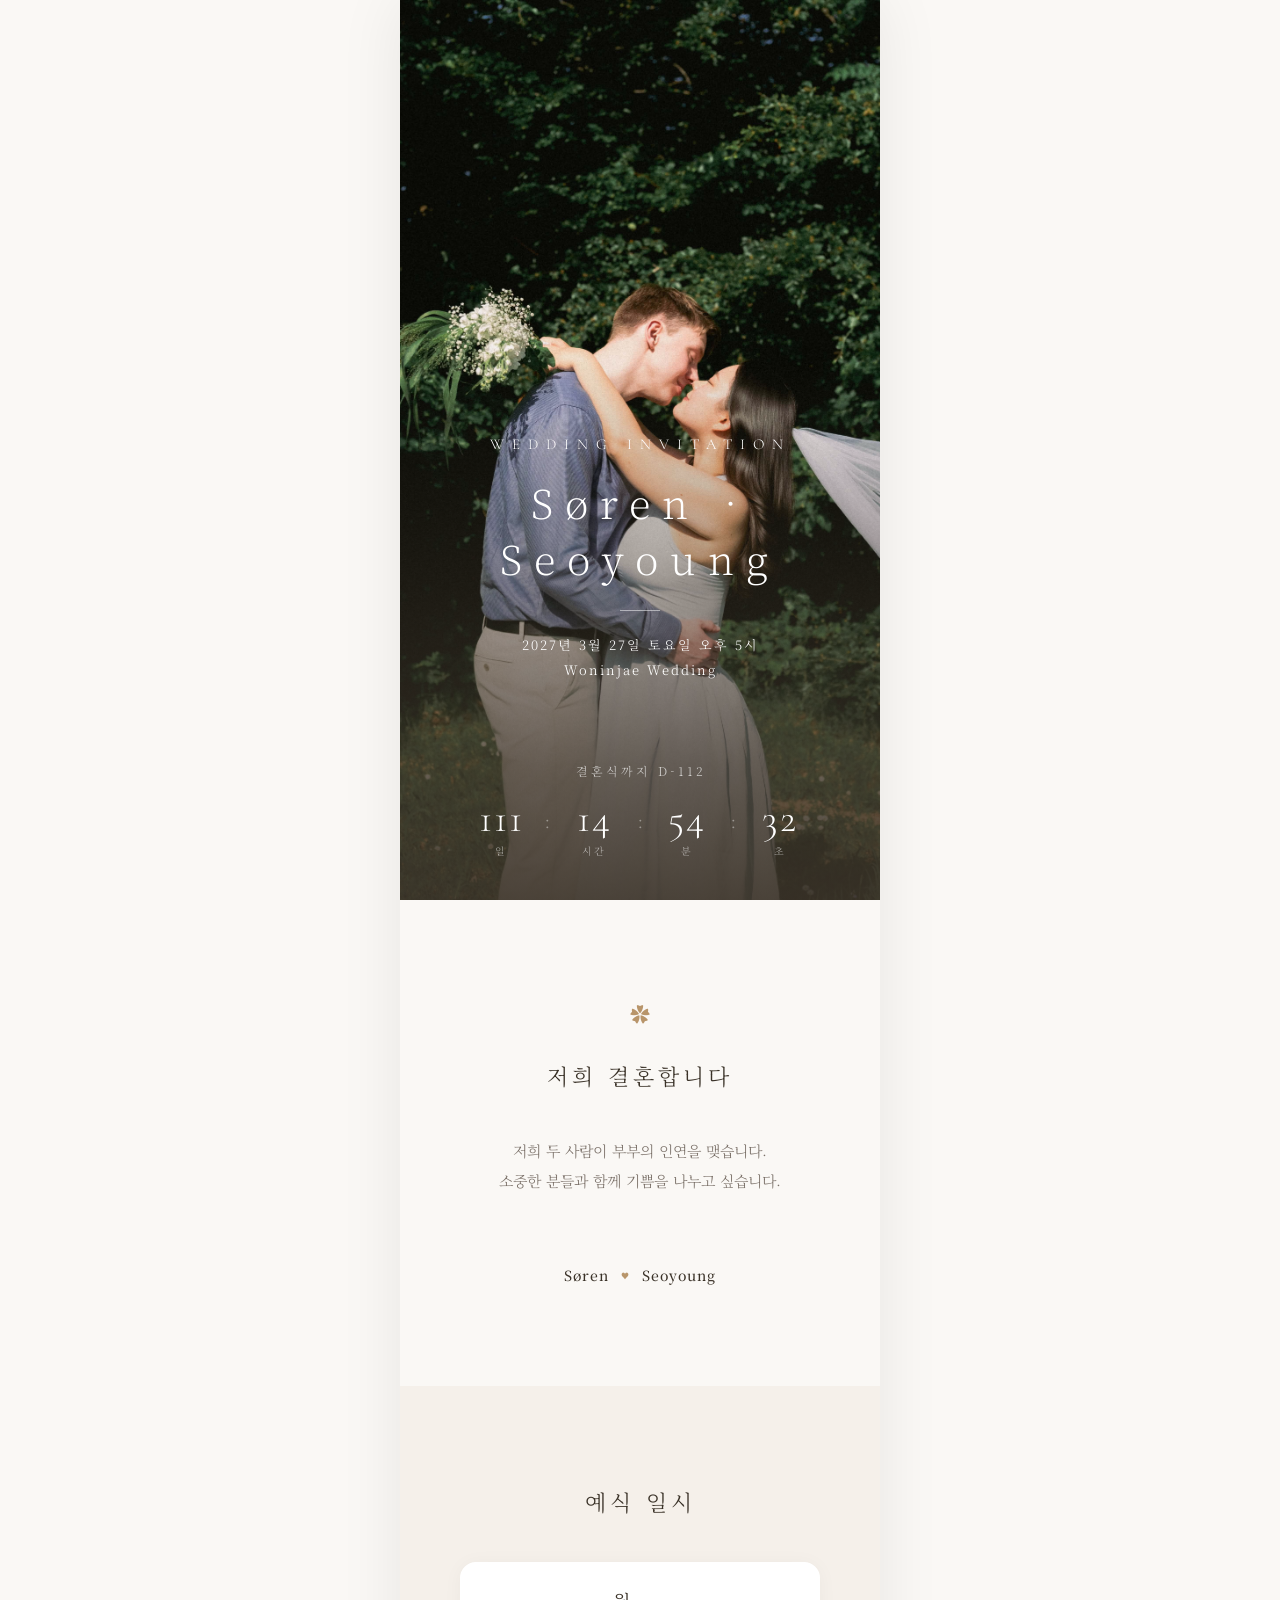
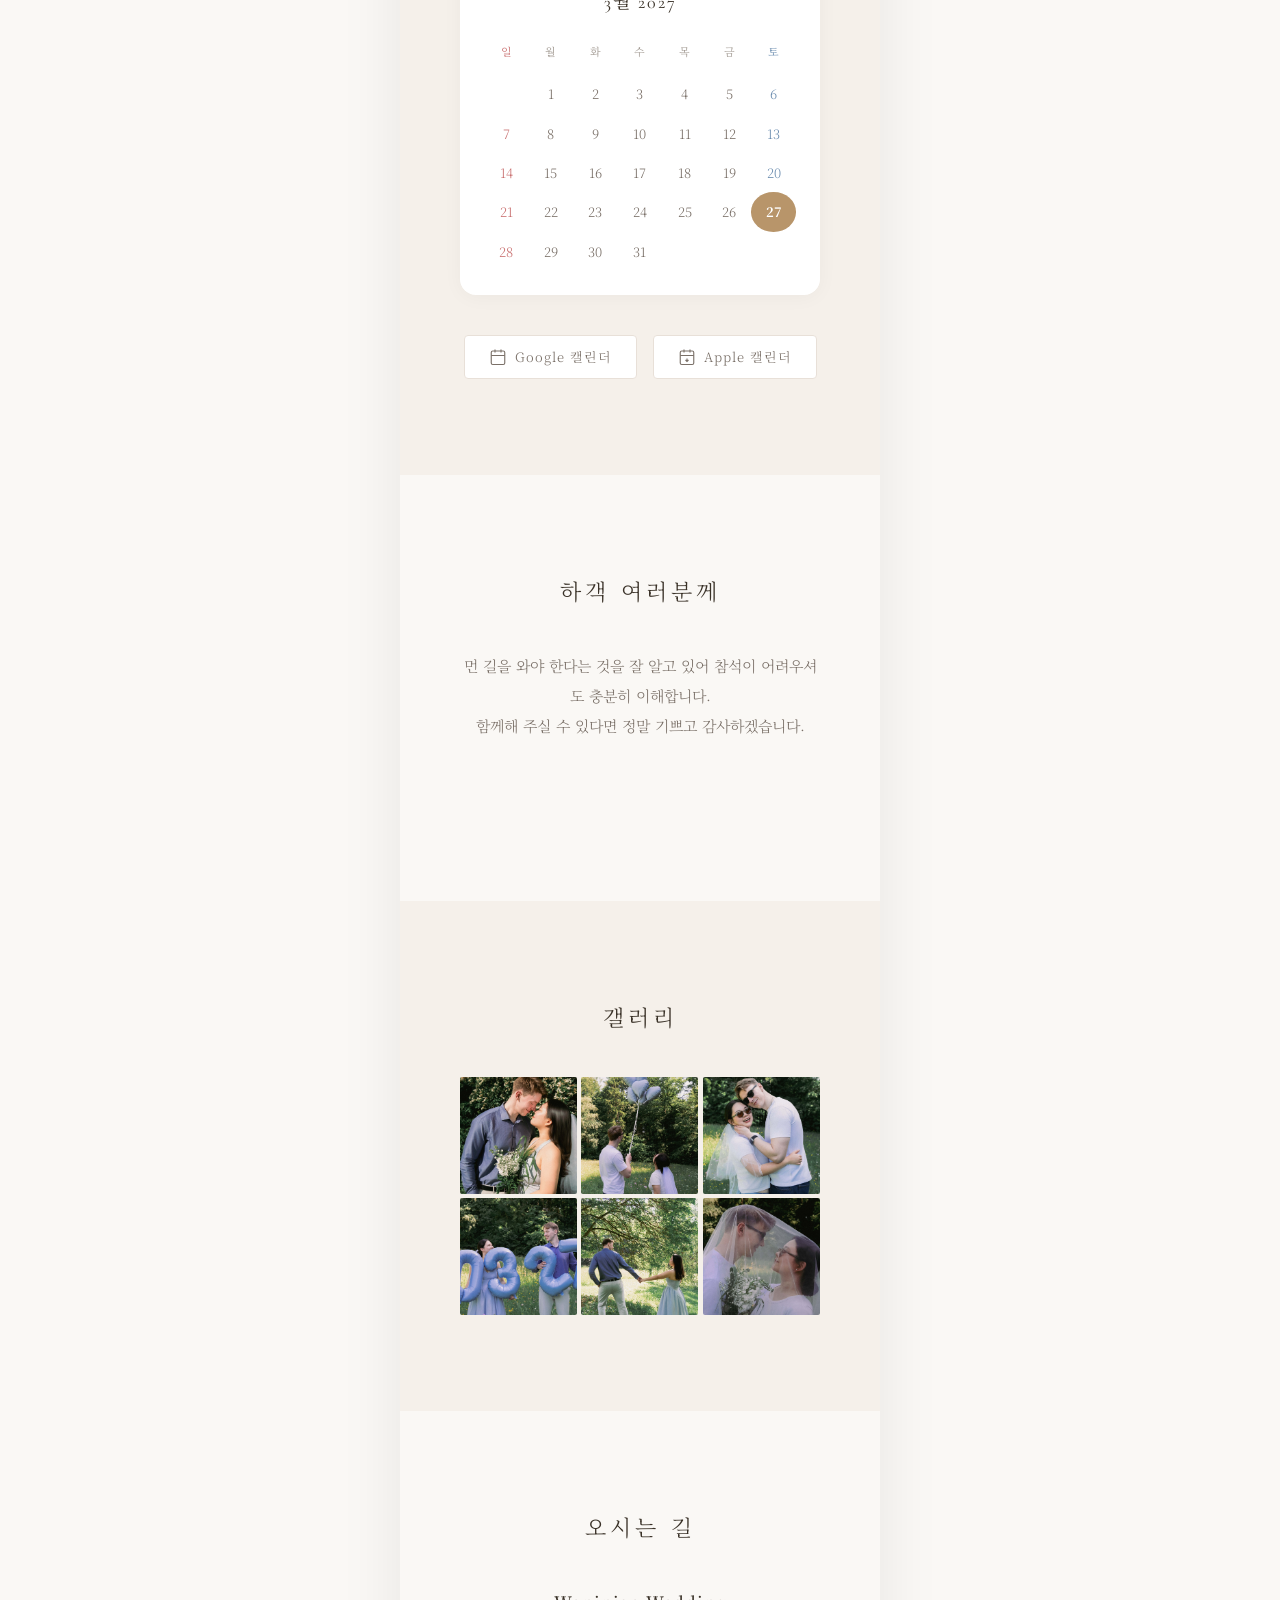
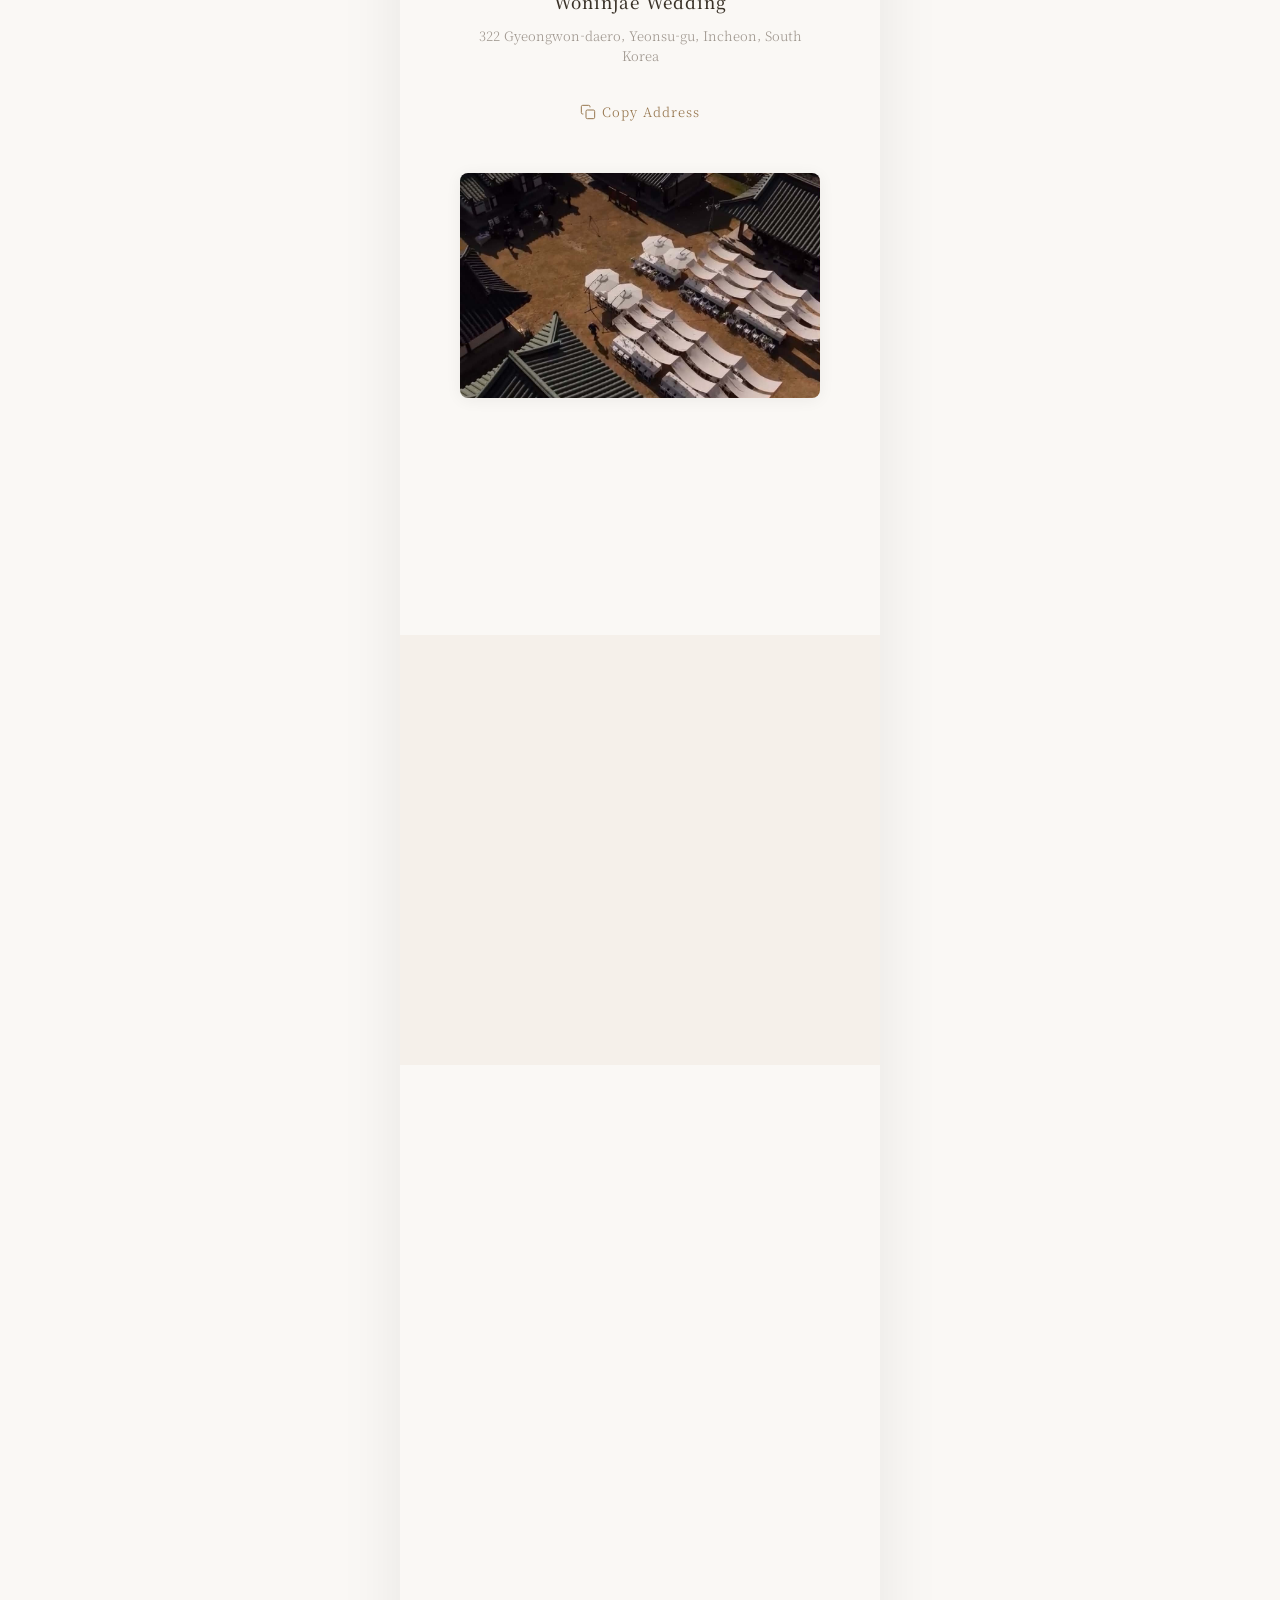
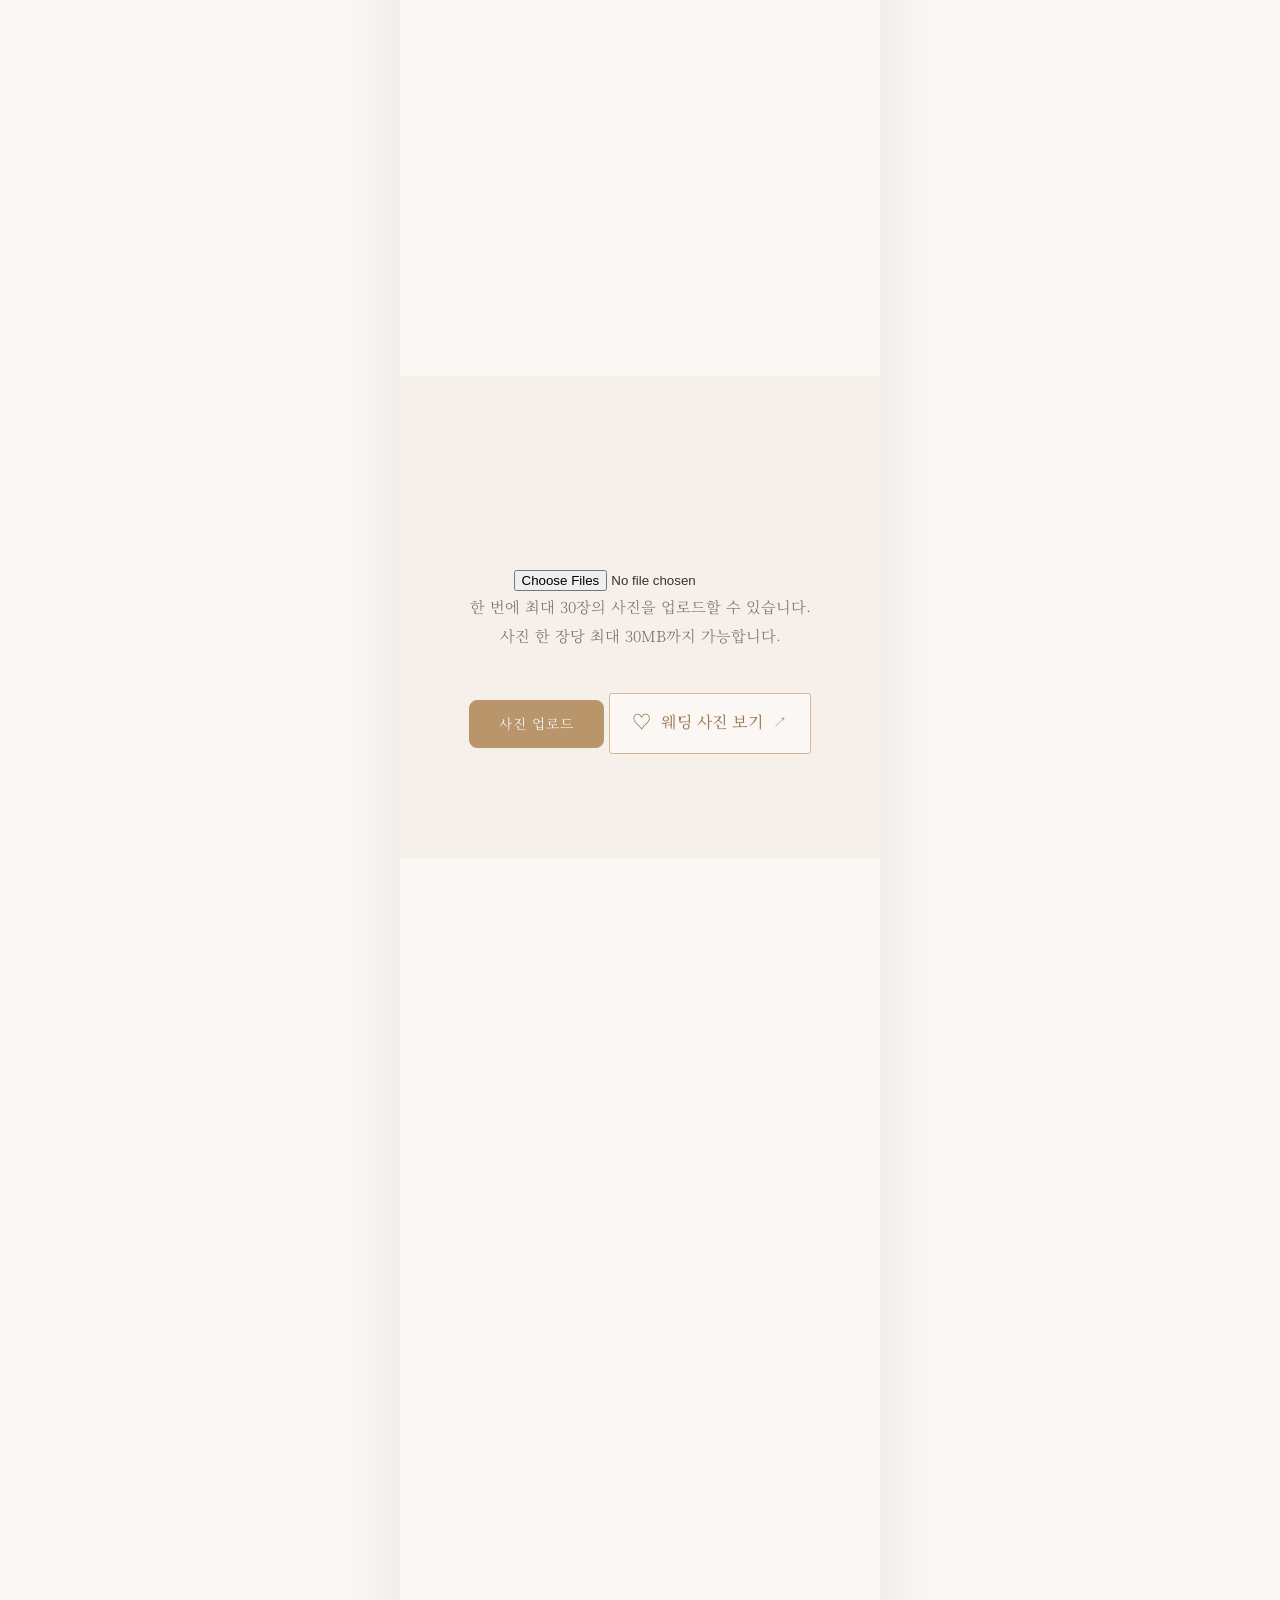
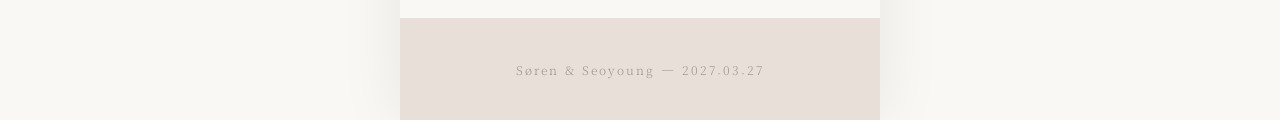
==== commit 00d2e8a8: "removed content/watermark start in corner" ====
--- a/index.html
+++ b/index.html
@@ -202,7 +202,7 @@
   <section class="section rsvp" id="rsvp">
     <div class="section__inner">
       <div class="ornament animate-item" data-animate="fade-up">
-        ❦
+
       </div>
 
       <h2 class="section__title animate-item" data-animate="fade-up">
@@ -370,7 +370,7 @@
     <div class="section__inner">
 
       <div class="ornament animate-item" data-animate="fade-up">
-        ❦
+
       </div>
 
       <h2 class="section__title animate-item" data-animate="fade-up">
--- a/styles.css
+++ b/styles.css
@@ -1531,13 +1531,13 @@
 }
 
 .photo-upload::before {
-  content: "✳";
+
   top: 2rem;
   left: 8%;
 }
 
 .photo-upload::after {
-  content: "✳";
+
   right: 8%;
   bottom: 2rem;
 }
